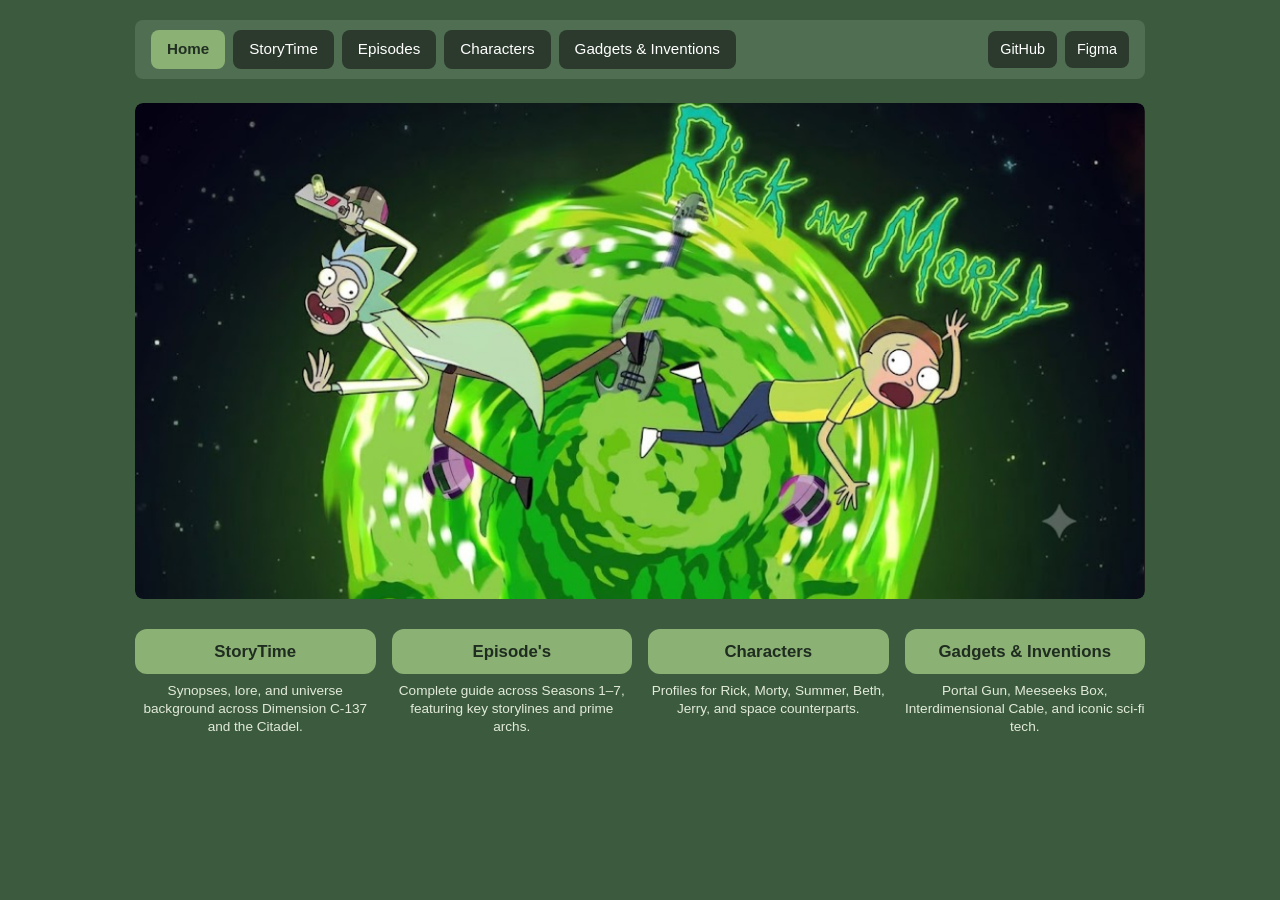
==== index.html @ a5abc337 "Complete Rick and Morty website" ====
<!DOCTYPE html>
<html lang="en">
<head>
  <meta charset="UTF-8">
  <meta name="viewport" content="width=device-width, initial-scale=1.0">
  <title>Rick and Morty - Multiverse Hub</title>
  <link rel="stylesheet" href="style.css">
</head>
<body>

  <div class="container">
    <header class="navbar">
      <nav class="nav-links">
        <a href="index.html" class="nav-btn active">Home</a>
        <a href="storytime.html" class="nav-btn">StoryTime</a>
        <a href="episodes.html" class="nav-btn">Episodes</a>
        <a href="characters.html" class="nav-btn">Characters</a>
        <a href="gadgets.html" class="nav-btn">Gadgets &amp; Inventions</a>
      </nav>
      <div class="external-links">
        <a href="https://github.com" target="_blank" rel="noopener" class="icon-btn">GitHub</a>
        <a href="https://figma.com" target="_blank" rel="noopener" class="icon-btn">Figma</a>
      </div>
    </header>

    <main class="hero-section">
      <div class="hero-image-container">
        <img src="images/rickAndMortyCover1.png" alt="Rick and Morty Cover" class="hero-img">
      </div>

      <section class="card-grid-4">
        <a href="storytime.html" class="card home-card">
          <h3>StoryTime</h3>
          <p>Synopses, lore, and universe background across Dimension C-137 and the Citadel.</p>
        </a>
        <a href="episodes.html" class="card home-card">
          <h3>Episode's</h3>
          <p>Complete guide across Seasons 1–7, featuring key storylines and prime archs.</p>
        </a>
        <a href="characters.html" class="card home-card">
          <h3>Characters</h3>
          <p>Profiles for Rick, Morty, Summer, Beth, Jerry, and space counterparts.</p>
        </a>
        <a href="gadgets.html" class="card home-card">
          <h3>Gadgets &amp; Inventions</h3>
          <p>Portal Gun, Meeseeks Box, Interdimensional Cable, and iconic sci-fi tech.</p>
        </a>
      </section>
    </main>
  </div>

</body>
</html>
---- style.css ----
* {
  box-sizing: border-box;
  margin: 0;
  padding: 0;
}

body {
  font-family: -apple-system, BlinkMacSystemFont, "Segoe UI", Roboto, Helvetica, Arial, sans-serif;
  background-color: #3b5a3e;
  color: #ffffff;
  line-height: 1.5;
  min-height: 100vh;
}

.container {
  max-width: 1050px;
  margin: 0 auto;
  padding: 20px;
}


.navbar {
  display: flex;
  justify-content: space-between;
  align-items: center;
  background-color: #4f6e52;
  padding: 10px 16px;
  border-radius: 8px;
  margin-bottom: 24px;
}

.nav-links {
  display: flex;
  gap: 8px;
}


.nav-btn {
  color: #ffffff;
  background-color: #2b3a2c; 
  text-decoration: none;
  padding: 8px 16px;
  border-radius: 8px;
  font-weight: 500;
  font-size: 0.95rem;
  transition: opacity 0.2s ease;
}

.nav-btn:hover {
  opacity: 0.85;
}

.nav-btn.active {
  color: #223023;
  background-color: #8bb174; 
  font-weight: 600;
}

.external-links {
  display: flex;
  gap: 8px;
}

.icon-btn {
  color: #ffffff;
  background-color: #2b3a2c;
  text-decoration: none;
  padding: 8px 12px;
  border-radius: 8px;
  font-size: 0.9rem;
}

.hero-section {
  display: flex;
  flex-direction: column;
  gap: 20px;
}

.page-title {
  font-size: 2.2rem;
  font-weight: 700;
  color: #ffffff;
  margin-bottom: 10px;
}

.hero-image-container {
  width: 100%;
  border-radius: 8px;
  overflow: hidden;
}

.hero-img {
  width: 100%;
  display: block;
  object-fit: cover;
  border-radius: 8px;
}

.card-grid-4 {
  display: grid;
  grid-template-columns: repeat(4, 1fr);
  gap: 16px;
  margin-top: 10px;
}

.card-grid-4 .card.home-card {
  background: transparent;
  text-align: center;
  text-decoration: none;
  padding: 0;
}

.card-grid-4 .card.home-card h3 {
  background-color: #8bb174;
  color: #1f2c20;
  padding: 10px 16px;
  border-radius: 12px;
  font-size: 1.05rem;
  font-weight: 600;
  margin-bottom: 8px;
  display: block;
}

.card-grid-4 .card.home-card p {
  color: #e2ebd9;
  font-size: 0.85rem;
  line-height: 1.3;
}

.story-container {
  display: flex;
  flex-direction: column;
  gap: 20px;
  max-width: 650px;
}

.episodes-layout {
  display: flex;
  gap: 30px;
  align-items: flex-start;
}

.episodes-list {
  display: flex;
  flex-direction: column;
  gap: 20px;
  flex: 1;
}

.side-banner-container {
  width: 340px;
  flex-shrink: 0;
}

.side-banner-img {
  width: 100%;
  border-radius: 12px;
  object-fit: cover;
}


.card {
  background-color: #8bb174;
  color: #ffffff;
  padding: 20px;
  border-radius: 16px;
  text-decoration: none;
}

.card h3 {
  color: #ffffff;
  font-size: 1.3rem;
  margin-bottom: 8px;
}

.card p {
  color: #f1f7ed;
  font-size: 0.95rem;
  line-height: 1.4;
}
*/
.card-grid-6 {
  display: grid;
  grid-template-columns: repeat(2, 1fr);
  gap: 20px;
}

.flex-card {
  display: flex;
  gap: 16px;
  align-items: stretch;
}

.card-content {
  background-color: #8bb174;
  padding: 18px;
  border-radius: 16px;
  flex: 1;
  display: flex;
  flex-direction: column;
  justify-content: center;
}

.card-content h3 {
  color: #ffffff;
  font-size: 1.2rem;
  margin-bottom: 6px;
}

.card-content p {
  color: #f1f7ed;
  font-size: 0.85rem;
  line-height: 1.4;
}

.card-img {
  width: 130px;
  height: 130px;
  object-fit: cover;
  border-radius: 16px;
  flex-shrink: 0;
}

@media (max-width: 850px) {
  .card-grid-6 {
    grid-template-columns: 1fr;
  }

  .card-grid-4 {
    grid-template-columns: repeat(2, 1fr);
  }

  .episodes-layout {
    flex-direction: column;
  }

  .side-banner-container {
    width: 100%;
  }
}
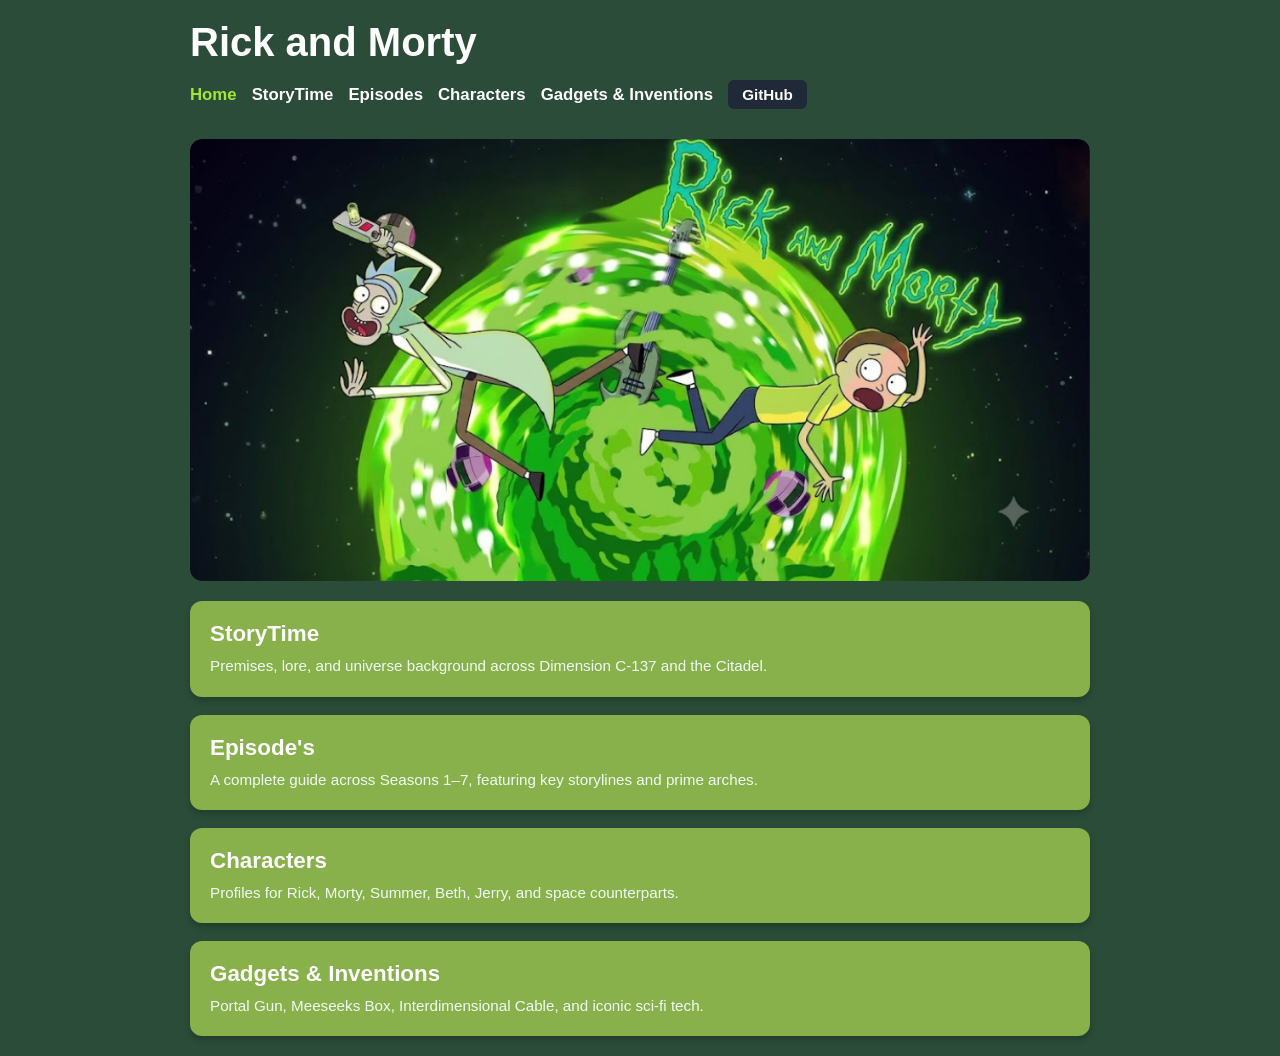
==== commit da6f7460: "Add Github profile link, homepage image carousel, and expandable lists" ====
--- a/index.html
+++ b/index.html
@@ -8,46 +8,63 @@
 </head>
 <body>
 
-  <div class="container">
-    <header class="navbar">
-      <nav class="nav-links">
-        <a href="index.html" class="nav-btn active">Home</a>
-        <a href="storytime.html" class="nav-btn">StoryTime</a>
-        <a href="episodes.html" class="nav-btn">Episodes</a>
-        <a href="characters.html" class="nav-btn">Characters</a>
-        <a href="gadgets.html" class="nav-btn">Gadgets &amp; Inventions</a>
-      </nav>
-      <div class="external-links">
-        <a href="https://github.com" target="_blank" rel="noopener" class="icon-btn">GitHub</a>
-        <a href="https://figma.com" target="_blank" rel="noopener" class="icon-btn">Figma</a>
-      </div>
-    </header>
+  <header>
+    <h1>Rick and Morty</h1>
+    <nav>
+      <a href="index.html" class="active">Home</a>
+      <a href="storytime.html">StoryTime</a>
+      <a href="episodes.html">Episodes</a>
+      <a href="characters.html">Characters</a>
+      <a href="gadgets.html">Gadgets &amp; Inventions</a>
+      <a href="https://github.com/LiyaCodeCraft" target="_blank" rel="noopener" class="icon-btn">GitHub</a>
+    </nav>
+  </header>
 
-    <main class="hero-section">
-      <div class="hero-image-container">
-        <img src="images/rickAndMortyCover1.png" alt="Rick and Morty Cover" class="hero-img">
-      </div>
+  <main class="main-container">
+    <!-- Hero Image Carousel -->
+    <div class="hero-container">
+      <img src="images/rickAndMortyCover1.png" alt="Rick and Morty Cover" class="hero-img" id="hero-carousel-img">
+    </div>
 
-      <section class="card-grid-4">
-        <a href="storytime.html" class="card home-card">
-          <h3>StoryTime</h3>
-          <p>Synopses, lore, and universe background across Dimension C-137 and the Citadel.</p>
-        </a>
-        <a href="episodes.html" class="card home-card">
-          <h3>Episode's</h3>
-          <p>Complete guide across Seasons 1–7, featuring key storylines and prime archs.</p>
-        </a>
-        <a href="characters.html" class="card home-card">
-          <h3>Characters</h3>
-          <p>Profiles for Rick, Morty, Summer, Beth, Jerry, and space counterparts.</p>
-        </a>
-        <a href="gadgets.html" class="card home-card">
-          <h3>Gadgets &amp; Inventions</h3>
-          <p>Portal Gun, Meeseeks Box, Interdimensional Cable, and iconic sci-fi tech.</p>
-        </a>
-      </section>
-    </main>
-  </div>
+    <!-- Home Page Feature Cards -->
+    <section class="home-cards">
+      <article class="card">
+        <h3>StoryTime</h3>
+        <p>Premises, lore, and universe background across Dimension C-137 and the Citadel.</p>
+      </article>
+
+      <article class="card">
+        <h3>Episode's</h3>
+        <p>A complete guide across Seasons 1–7, featuring key storylines and prime arches.</p>
+      </article>
+
+      <article class="card">
+        <h3>Characters</h3>
+        <p>Profiles for Rick, Morty, Summer, Beth, Jerry, and space counterparts.</p>
+      </article>
+
+      <article class="card">
+        <h3>Gadgets &amp; Inventions</h3>
+        <p>Portal Gun, Meeseeks Box, Interdimensional Cable, and iconic sci-fi tech.</p>
+      </article>
+    </section>
+  </main>
+
+  <script>
+    const heroImages = [
+      'images/rickAndMortyCover1.png',
+      'images/rickAndMortyCover2.png'
+    ];
+    let currentImgIndex = 0;
+    const carouselImg = document.getElementById('hero-carousel-img');
+
+    if (carouselImg) {
+      setInterval(() => {
+        currentImgIndex = (currentImgIndex + 1) % heroImages.length;
+        carouselImg.src = heroImages[currentImgIndex];
+      }, 4000);
+    }
+  </script>
 
 </body>
 </html>
--- a/style.css
+++ b/style.css
@@ -1,3 +1,4 @@
+/* --- Global Reset & Base Styles --- */
 * {
   box-sizing: border-box;
   margin: 0;
@@ -5,236 +6,176 @@
 }
 
 body {
-  font-family: -apple-system, BlinkMacSystemFont, "Segoe UI", Roboto, Helvetica, Arial, sans-serif;
-  background-color: #3b5a3e;
+  font-family: 'Segoe UI', Tahoma, Geneva, Verdana, sans-serif;
+  background-color: #2b4c38;
   color: #ffffff;
-  line-height: 1.5;
   min-height: 100vh;
-}
-
-.container {
-  max-width: 1050px;
-  margin: 0 auto;
   padding: 20px;
 }
 
+/* --- Header & Navigation --- */
+header {
+  max-width: 900px;
+  margin: 0 auto 30px auto;
+  display: flex;
+  flex-direction: column;
+  gap: 15px;
+}
 
-.navbar {
+header h1 {
+  font-size: 2.5rem;
+  color: #ffffff;
+}
+
+nav {
+  display: flex;
+  align-items: center;
+  gap: 15px;
+  flex-wrap: wrap;
+}
+
+/* Fix for visited/unvisited navbar link visibility */
+nav a, 
+nav a:visited {
+  color: #ffffff !important;
+  text-decoration: none;
+  font-weight: 600;
+  font-size: 1.05rem;
+  transition: color 0.2s ease;
+}
+
+nav a:hover,
+nav a.active {
+  color: #a3e635 !important; /* Bright portal green on hover and active page */
+}
+
+/* GitHub Navbar Button Styling */
+nav a.icon-btn,
+nav a.icon-btn:visited {
+  background-color: #1f2937;
+  color: #ffffff !important;
+  padding: 6px 14px;
+  border-radius: 6px;
+  font-size: 0.95rem;
+}
+
+nav a.icon-btn:hover {
+  background-color: #374151;
+  color: #a3e635 !important;
+}
+
+/* --- Layout Containers --- */
+main,
+.main-container {
+  max-width: 900px;
+  margin: 0 auto;
+  display: flex;
+  flex-direction: column;
+  gap: 20px;
+  width: 100%;
+}
+
+/* --- Cards & Feature Sections --- */
+.card,
+.flex-card {
+  background-color: #88b04b;
+  color: #ffffff;
+  border-radius: 12px;
+  padding: 20px;
+  width: 100%;
+  box-shadow: 0 4px 6px rgba(0, 0, 0, 0.2);
+}
+
+.home-cards,
+.episodes-list,
+.character-grid {
+  display: flex;
+  flex-direction: column;
+  gap: 18px;
+  width: 100%;
+}
+
+.flex-card {
   display: flex;
   justify-content: space-between;
   align-items: center;
-  background-color: #4f6e52;
-  padding: 10px 16px;
-  border-radius: 8px;
-  margin-bottom: 24px;
-}
-
-.nav-links {
-  display: flex;
-  gap: 8px;
-}
-
-
-.nav-btn {
-  color: #ffffff;
-  background-color: #2b3a2c; 
-  text-decoration: none;
-  padding: 8px 16px;
-  border-radius: 8px;
-  font-weight: 500;
-  font-size: 0.95rem;
-  transition: opacity 0.2s ease;
-}
-
-.nav-btn:hover {
-  opacity: 0.85;
-}
-
-.nav-btn.active {
-  color: #223023;
-  background-color: #8bb174; 
-  font-weight: 600;
-}
-
-.external-links {
-  display: flex;
-  gap: 8px;
-}
-
-.icon-btn {
-  color: #ffffff;
-  background-color: #2b3a2c;
-  text-decoration: none;
-  padding: 8px 12px;
-  border-radius: 8px;
-  font-size: 0.9rem;
-}
-
-.hero-section {
-  display: flex;
-  flex-direction: column;
   gap: 20px;
 }
 
-.page-title {
-  font-size: 2.2rem;
-  font-weight: 700;
-  color: #ffffff;
-  margin-bottom: 10px;
+.card-content {
+  flex: 1;
 }
 
-.hero-image-container {
+.card-content h3,
+.card h3 {
+  font-size: 1.4rem;
+  margin-bottom: 8px;
+  color: #ffffff;
+}
+
+.card-content p,
+.card p {
+  color: #f0fdf4;
+  font-size: 0.95rem;
+  line-height: 1.4;
+}
+
+.card-img {
+  width: 120px;
+  height: 120px;
+  object-fit: cover;
+  border-radius: 8px;
+  flex-shrink: 0;
+}
+
+/* --- Expandable Lists (<details>) Styling --- */
+details {
+  cursor: pointer;
   width: 100%;
-  border-radius: 8px;
+}
+
+details summary {
+  font-size: 1.2rem;
+  font-weight: bold;
+  outline: none;
+  list-style-type: '▶ ';
+}
+
+details[open] summary {
+  list-style-type: '▼ ';
+  margin-bottom: 12px;
+}
+
+.sub-item-list {
+  padding-left: 20px;
+  display: flex;
+  flex-direction: column;
+  gap: 8px;
+  font-size: 0.95rem;
+}
+
+.character-details {
+  margin-top: 15px;
+  padding-top: 10px;
+  border-top: 1px solid rgba(255, 255, 255, 0.4);
+}
+
+.character-details summary {
+  font-size: 1.05rem;
+}
+
+/* --- Hero Image & Carousel --- */
+.hero-container {
+  width: 100%;
+  border-radius: 12px;
   overflow: hidden;
 }
 
 .hero-img {
   width: 100%;
+  max-height: 450px;
+  object-fit: cover;
   display: block;
-  object-fit: cover;
-  border-radius: 8px;
-}
-
-.card-grid-4 {
-  display: grid;
-  grid-template-columns: repeat(4, 1fr);
-  gap: 16px;
-  margin-top: 10px;
-}
-
-.card-grid-4 .card.home-card {
-  background: transparent;
-  text-align: center;
-  text-decoration: none;
-  padding: 0;
-}
-
-.card-grid-4 .card.home-card h3 {
-  background-color: #8bb174;
-  color: #1f2c20;
-  padding: 10px 16px;
   border-radius: 12px;
-  font-size: 1.05rem;
-  font-weight: 600;
-  margin-bottom: 8px;
-  display: block;
-}
-
-.card-grid-4 .card.home-card p {
-  color: #e2ebd9;
-  font-size: 0.85rem;
-  line-height: 1.3;
-}
-
-.story-container {
-  display: flex;
-  flex-direction: column;
-  gap: 20px;
-  max-width: 650px;
-}
-
-.episodes-layout {
-  display: flex;
-  gap: 30px;
-  align-items: flex-start;
-}
-
-.episodes-list {
-  display: flex;
-  flex-direction: column;
-  gap: 20px;
-  flex: 1;
-}
-
-.side-banner-container {
-  width: 340px;
-  flex-shrink: 0;
-}
-
-.side-banner-img {
-  width: 100%;
-  border-radius: 12px;
-  object-fit: cover;
-}
-
-
-.card {
-  background-color: #8bb174;
-  color: #ffffff;
-  padding: 20px;
-  border-radius: 16px;
-  text-decoration: none;
-}
-
-.card h3 {
-  color: #ffffff;
-  font-size: 1.3rem;
-  margin-bottom: 8px;
-}
-
-.card p {
-  color: #f1f7ed;
-  font-size: 0.95rem;
-  line-height: 1.4;
-}
-*/
-.card-grid-6 {
-  display: grid;
-  grid-template-columns: repeat(2, 1fr);
-  gap: 20px;
-}
-
-.flex-card {
-  display: flex;
-  gap: 16px;
-  align-items: stretch;
-}
-
-.card-content {
-  background-color: #8bb174;
-  padding: 18px;
-  border-radius: 16px;
-  flex: 1;
-  display: flex;
-  flex-direction: column;
-  justify-content: center;
-}
-
-.card-content h3 {
-  color: #ffffff;
-  font-size: 1.2rem;
-  margin-bottom: 6px;
-}
-
-.card-content p {
-  color: #f1f7ed;
-  font-size: 0.85rem;
-  line-height: 1.4;
-}
-
-.card-img {
-  width: 130px;
-  height: 130px;
-  object-fit: cover;
-  border-radius: 16px;
-  flex-shrink: 0;
-}
-
-@media (max-width: 850px) {
-  .card-grid-6 {
-    grid-template-columns: 1fr;
-  }
-
-  .card-grid-4 {
-    grid-template-columns: repeat(2, 1fr);
-  }
-
-  .episodes-layout {
-    flex-direction: column;
-  }
-
-  .side-banner-container {
-    width: 100%;
-  }
+  transition: opacity 0.5s ease-in-out;
 }
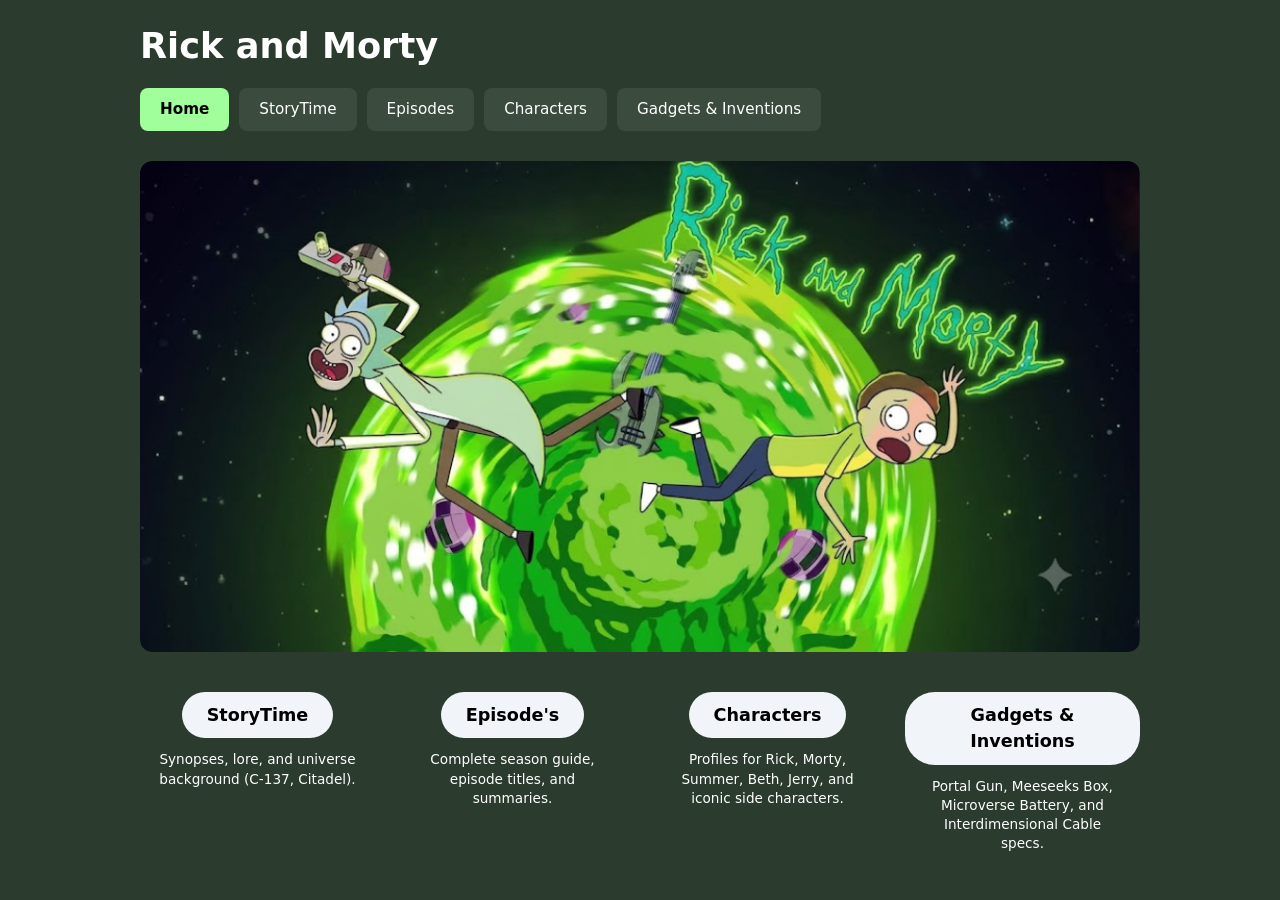
==== commit ec423561: "Add Github profile link, homepage image carousel, and expandable lists" ====
--- a/index.html
+++ b/index.html
@@ -1,70 +1,63 @@
 <!DOCTYPE html>
 <html lang="en">
 <head>
-  <meta charset="UTF-8">
-  <meta name="viewport" content="width=device-width, initial-scale=1.0">
-  <title>Rick and Morty - Multiverse Hub</title>
-  <link rel="stylesheet" href="style.css">
+    <meta charset="UTF-8">
+    <meta name="viewport" content="width=device-width, initial-scale=1.0">
+    <title>Rick and Morty - HomeHub</title>
+    <link rel="stylesheet" href="style.css">
 </head>
 <body>
 
-  <header>
-    <h1>Rick and Morty</h1>
-    <nav>
-      <a href="index.html" class="active">Home</a>
-      <a href="storytime.html">StoryTime</a>
-      <a href="episodes.html">Episodes</a>
-      <a href="characters.html">Characters</a>
-      <a href="gadgets.html">Gadgets &amp; Inventions</a>
-      <a href="https://github.com/LiyaCodeCraft" target="_blank" rel="noopener" class="icon-btn">GitHub</a>
-    </nav>
-  </header>
+    <header>
+        <h1>Rick and Morty</h1>
+        <nav>
+            <a href="index.html" class="nav-button active">Home</a>
+            <a href="storytime.html" class="nav-button">StoryTime</a>
+            <a href="episodes.html" class="nav-button">Episodes</a>
+            <a href="characters.html" class="nav-button">Characters</a>
+            <a href="gadgets.html" class="nav-button">Gadgets &amp; Inventions</a>
+        </nav>
+    </header>
 
-  <main class="main-container">
-    <!-- Hero Image Carousel -->
-    <div class="hero-container">
-      <img src="images/rickAndMortyCover1.png" alt="Rick and Morty Cover" class="hero-img" id="hero-carousel-img">
-    </div>
+    <main class="content-wrapper">
+        <div class="hero-image-container">
+            <img src="images/rickAndMortyCover1.png" alt="Rick and Morty Cover" class="cover-image" id="carouselImage">
+        </div>
 
-    <!-- Home Page Feature Cards -->
-    <section class="home-cards">
-      <article class="card">
-        <h3>StoryTime</h3>
-        <p>Premises, lore, and universe background across Dimension C-137 and the Citadel.</p>
-      </article>
+        <!-- The Four Homepage Columns from Design (image_6.png) -->
+        <section class="homepage-features">
+            <article class="homepage-feature-item">
+                <h2>StoryTime</h2>
+                <p>Synopses, lore, and universe background (C-137, Citadel).</p>
+            </article>
 
-      <article class="card">
-        <h3>Episode's</h3>
-        <p>A complete guide across Seasons 1–7, featuring key storylines and prime arches.</p>
-      </article>
+            <article class="homepage-feature-item">
+                <h2>Episode's</h2>
+                <p>Complete season guide, episode titles, and summaries.</p>
+            </article>
 
-      <article class="card">
-        <h3>Characters</h3>
-        <p>Profiles for Rick, Morty, Summer, Beth, Jerry, and space counterparts.</p>
-      </article>
+            <article class="homepage-feature-item">
+                <h2>Characters</h2>
+                <p>Profiles for Rick, Morty, Summer, Beth, Jerry, and iconic side characters.</p>
+            </article>
 
-      <article class="card">
-        <h3>Gadgets &amp; Inventions</h3>
-        <p>Portal Gun, Meeseeks Box, Interdimensional Cable, and iconic sci-fi tech.</p>
-      </article>
-    </section>
-  </main>
+            <article class="homepage-feature-item">
+                <h2>Gadgets &amp; Inventions</h2>
+                <p>Portal Gun, Meeseeks Box, Microverse Battery, and Interdimensional Cable specs.</p>
+            </article>
+        </section>
+    </main>
 
-  <script>
-    const heroImages = [
-      'images/rickAndMortyCover1.png',
-      'images/rickAndMortyCover2.png'
-    ];
-    let currentImgIndex = 0;
-    const carouselImg = document.getElementById('hero-carousel-img');
+    <script>
+        const images = ['images/rickAndMortyCover1.png', 'images/rickAndMortyCover2.png'];
+        let currentIndex = 0;
+        const imgElement = document.getElementById('carouselImage');
 
-    if (carouselImg) {
-      setInterval(() => {
-        currentImgIndex = (currentImgIndex + 1) % heroImages.length;
-        carouselImg.src = heroImages[currentImgIndex];
-      }, 4000);
-    }
-  </script>
+        setInterval(() => {
+            currentIndex = (currentIndex + 1) % images.length;
+            imgElement.src = images[currentIndex];
+        }, 3000);
+    </script>
 
 </body>
 </html>
--- a/style.css
+++ b/style.css
@@ -1,181 +1,147 @@
-/* --- Global Reset & Base Styles --- */
+/* --- Core Reset and Base Style --- */
 * {
-  box-sizing: border-box;
-  margin: 0;
-  padding: 0;
+    margin: 0;
+    padding: 0;
+    box-sizing: border-box;
 }
 
 body {
-  font-family: 'Segoe UI', Tahoma, Geneva, Verdana, sans-serif;
-  background-color: #2b4c38;
-  color: #ffffff;
-  min-height: 100vh;
-  padding: 20px;
+    background-color: #2b3b2e; /* The overall dark background from the Figma screenshot */
+    color: #ffffff;
+    font-family: 'Inter', system-ui, -apple-system, sans-serif;
+    padding: 20px;
+    line-height: 1.5;
 }
 
-/* --- Header & Navigation --- */
+/* --- Content Containment and Header --- */
+.content-wrapper {
+    max-width: 1000px;
+    margin: 0 auto;
+}
+
 header {
-  max-width: 900px;
-  margin: 0 auto 30px auto;
-  display: flex;
-  flex-direction: column;
-  gap: 15px;
+    max-width: 1000px;
+    margin: 0 auto 30px auto;
 }
 
 header h1 {
-  font-size: 2.5rem;
-  color: #ffffff;
+    font-size: 2.2rem;
+    color: #ffffff;
+    font-weight: 700;
 }
 
+/* --- Design Mandatory: The Navbar Design --- */
 nav {
-  display: flex;
-  align-items: center;
-  gap: 15px;
-  flex-wrap: wrap;
+    margin-top: 15px;
+    display: flex;
+    gap: 10px;
 }
 
-/* Fix for visited/unvisited navbar link visibility */
-nav a, 
-nav a:visited {
-  color: #ffffff !important;
-  text-decoration: none;
-  font-weight: 600;
-  font-size: 1.05rem;
-  transition: color 0.2s ease;
+.nav-button {
+    text-decoration: none;
+    color: #ffffff;
+    font-size: 0.95rem;
+    font-weight: 500;
+    
+    /* Mandatory Pill Button Design from design images */
+    background-color: #3b4b3e; /* Darker green box from design */
+    padding: 10px 20px;
+    border-radius: 8px; /* Design uses rounded corners for the 'pills' */
+    
+    transition: background-color 0.2s ease, color 0.2s ease;
 }
 
-nav a:hover,
-nav a.active {
-  color: #a3e635 !important; /* Bright portal green on hover and active page */
+.nav-button:hover {
+    background-color: #a0ff9b; /* Slight highlight on hover */
+    color: #000000;
 }
 
-/* GitHub Navbar Button Styling */
-nav a.icon-btn,
-nav a.icon-btn:visited {
-  background-color: #1f2937;
-  color: #ffffff !important;
-  padding: 6px 14px;
-  border-radius: 6px;
-  font-size: 0.95rem;
+/* Mandatory Active Link style (Design Uses Lime Green for active) */
+.nav-button.active {
+    background-color: #a0ff9b; /* Bright lime green from design image */
+    color: #000000;
+    font-weight: 600;
 }
 
-nav a.icon-btn:hover {
-  background-color: #374151;
-  color: #a3e635 !important;
+/* --- PAGE TITLES --- */
+.page-title {
+    font-size: 2rem;
+    color: #ffffff;
+    margin-bottom: 30px;
+    font-weight: 700;
 }
 
-/* --- Layout Containers --- */
-main,
-.main-container {
-  max-width: 900px;
-  margin: 0 auto;
-  display: flex;
-  flex-direction: column;
-  gap: 20px;
-  width: 100%;
+/* --- HOMEPAGE SPECIFIC LAYOUT (image_6.png) --- */
+.hero-image-container {
+    width: 100%;
+    border-radius: 12px;
+    overflow: hidden;
+    margin-bottom: 40px;
 }
 
-/* --- Cards & Feature Sections --- */
-.card,
-.flex-card {
-  background-color: #88b04b;
-  color: #ffffff;
-  border-radius: 12px;
-  padding: 20px;
-  width: 100%;
-  box-shadow: 0 4px 6px rgba(0, 0, 0, 0.2);
+.cover-image {
+    width: 100%;
+    height: auto;
+    display: block;
+    border-radius: 12px;
 }
 
-.home-cards,
-.episodes-list,
-.character-grid {
-  display: flex;
-  flex-direction: column;
-  gap: 18px;
-  width: 100%;
+/* Design uses 4 columns side-by-side for the features */
+.homepage-features {
+    display: grid;
+    grid-template-columns: repeat(4, 1fr);
+    gap: 20px;
+    width: 100%;
+    margin-top: 20px;
 }
 
-.flex-card {
-  display: flex;
-  justify-content: space-between;
-  align-items: center;
-  gap: 20px;
+.homepage-feature-item {
+    text-align: center;
 }
 
-.card-content {
-  flex: 1;
+/* The small light greyish pill backgrounds from image_6.png */
+.homepage-feature-item h2 {
+    background-color: #f1f5f9; 
+    color: #000000;
+    display: inline-block;
+    padding: 10px 25px;
+    border-radius: 30px; /* Fully rounded 'capsule' headings */
+    font-size: 1.1rem;
+    font-weight: 600;
+    margin-bottom: 12px;
 }
 
-.card-content h3,
-.card h3 {
-  font-size: 1.4rem;
-  margin-bottom: 8px;
-  color: #ffffff;
+.homepage-feature-item p {
+    color: #ffffff;
+    font-size: 0.85rem;
+    line-height: 1.4;
+    max-width: 200px;
+    margin: 0 auto;
 }
 
-.card-content p,
-.card p {
-  color: #f0fdf4;
-  font-size: 0.95rem;
-  line-height: 1.4;
+/* --- STORYTIME AND SUBPAGE GENERAL STYLING (image_7.png) --- */
+
+.text-content-grid {
+    display: grid;
+    grid-template-columns: 1fr;
+    gap: 25px;
 }
 
-.card-img {
-  width: 120px;
-  height: 120px;
-  object-fit: cover;
-  border-radius: 8px;
-  flex-shrink: 0;
+/* Mandatory Light Sage Green Text Box Design from image_7.png */
+.large-text-box {
+    background-color: #d1e8d4; /* The light sage green from design image */
+    color: #000000;
+    padding: 25px;
+    border-radius: 12px; /* Mandatory rounding from design */
 }
 
-/* --- Expandable Lists (<details>) Styling --- */
-details {
-  cursor: pointer;
-  width: 100%;
+.large-text-box p {
+    color: #000000;
+    font-size: 1rem;
+    line-height: 1.6;
 }
 
-details summary {
-  font-size: 1.2rem;
-  font-weight: bold;
-  outline: none;
-  list-style-type: '▶ ';
-}
-
-details[open] summary {
-  list-style-type: '▼ ';
-  margin-bottom: 12px;
-}
-
-.sub-item-list {
-  padding-left: 20px;
-  display: flex;
-  flex-direction: column;
-  gap: 8px;
-  font-size: 0.95rem;
-}
-
-.character-details {
-  margin-top: 15px;
-  padding-top: 10px;
-  border-top: 1px solid rgba(255, 255, 255, 0.4);
-}
-
-.character-details summary {
-  font-size: 1.05rem;
-}
-
-/* --- Hero Image & Carousel --- */
-.hero-container {
-  width: 100%;
-  border-radius: 12px;
-  overflow: hidden;
-}
-
-.hero-img {
-  width: 100%;
-  max-height: 450px;
-  object-fit: cover;
-  display: block;
-  border-radius: 12px;
-  transition: opacity 0.5s ease-in-out;
+.large-text-box strong {
+    font-weight: 700;
+    font-size: 1.1rem;
 }
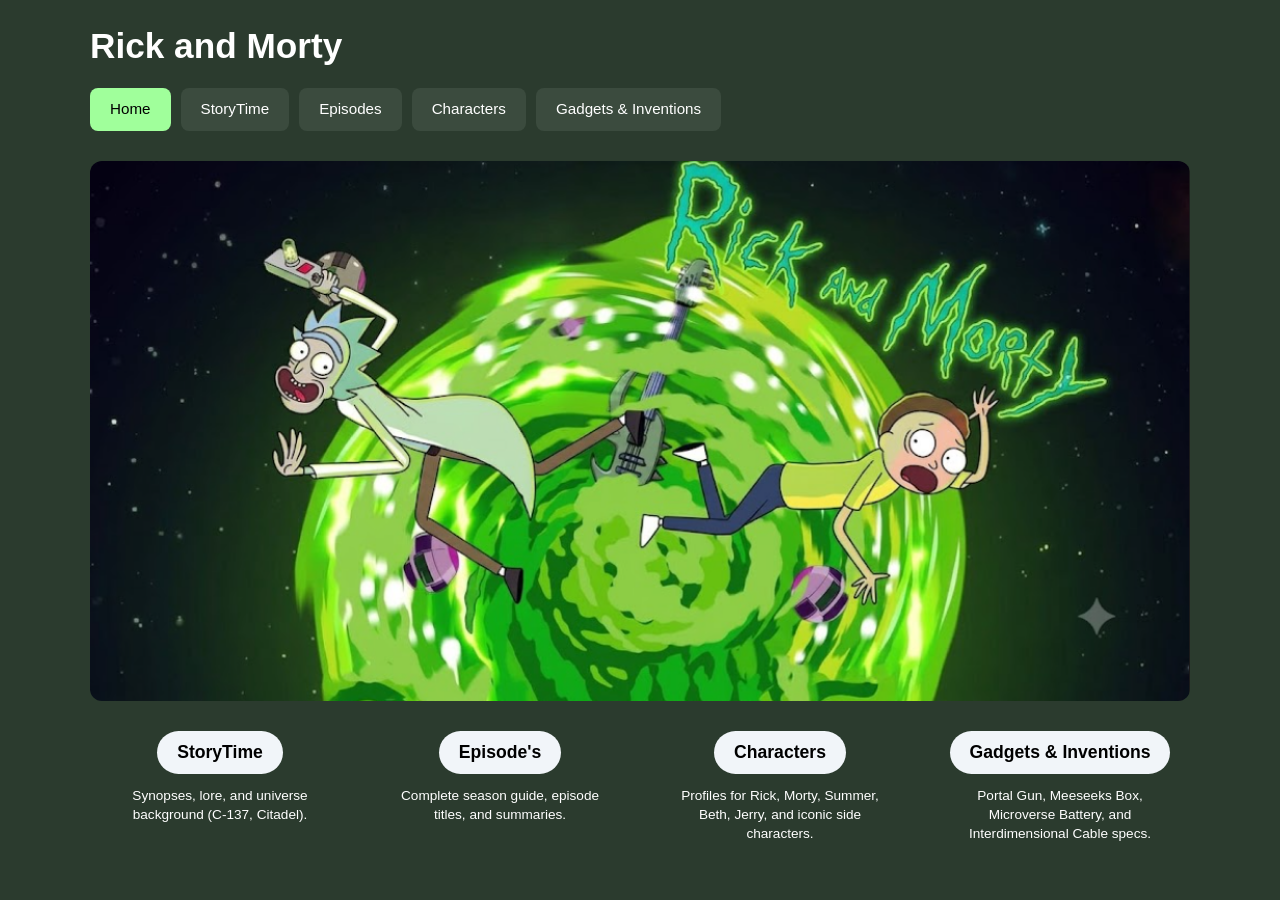
==== commit 2189b038: "Add Github profile link, homepage image carousel, and expandable lists" ====
--- a/index.html
+++ b/index.html
@@ -1,63 +1,66 @@
 <!DOCTYPE html>
 <html lang="en">
 <head>
-    <meta charset="UTF-8">
-    <meta name="viewport" content="width=device-width, initial-scale=1.0">
-    <title>Rick and Morty - HomeHub</title>
-    <link rel="stylesheet" href="style.css">
+  <meta charset="UTF-8">
+  <meta name="viewport" content="width=device-width, initial-scale=1.0">
+  <title>Rick and Morty - HomeHub</title>
+  <link rel="stylesheet" href="style.css">
 </head>
 <body>
 
+  <div class="page-container">
     <header>
-        <h1>Rick and Morty</h1>
-        <nav>
-            <a href="index.html" class="nav-button active">Home</a>
-            <a href="storytime.html" class="nav-button">StoryTime</a>
-            <a href="episodes.html" class="nav-button">Episodes</a>
-            <a href="characters.html" class="nav-button">Characters</a>
-            <a href="gadgets.html" class="nav-button">Gadgets &amp; Inventions</a>
-        </nav>
+      <h1>Rick and Morty</h1>
+      <nav>
+        <a href="index.html" class="nav-pill-btn active">Home</a>
+        <a href="storytime.html" class="nav-pill-btn">StoryTime</a>
+        <a href="episodes.html" class="nav-pill-btn">Episodes</a>
+        <a href="characters.html" class="nav-pill-btn">Characters</a>
+        <a href="gadgets.html" class="nav-pill-btn">Gadgets &amp; Inventions</a>
+      </nav>
     </header>
 
-    <main class="content-wrapper">
-        <div class="hero-image-container">
-            <img src="images/rickAndMortyCover1.png" alt="Rick and Morty Cover" class="cover-image" id="carouselImage">
-        </div>
+    <main>
+      <!-- Hero Image Carousel -->
+      <div class="hero-container">
+        <img src="images/rickAndMortyCover1.png" alt="Rick and Morty Cover" class="homepage-hero-img" id="heroCarousel">
+      </div>
 
-        <!-- The Four Homepage Columns from Design (image_6.png) -->
-        <section class="homepage-features">
-            <article class="homepage-feature-item">
-                <h2>StoryTime</h2>
-                <p>Synopses, lore, and universe background (C-137, Citadel).</p>
-            </article>
+      <!-- Mandarin: Four Homepage Columns Side-by-Side (Matching Design image_6.png) -->
+      <section class="homepage-columns-layout">
+        <article class="homepage-column-item">
+          <h2>StoryTime</h2>
+          <p>Synopses, lore, and universe background (C-137, Citadel).</p>
+        </article>
 
-            <article class="homepage-feature-item">
-                <h2>Episode's</h2>
-                <p>Complete season guide, episode titles, and summaries.</p>
-            </article>
+        <article class="homepage-column-item">
+          <h2>Episode's</h2>
+          <p>Complete season guide, episode titles, and summaries.</p>
+        </article>
 
-            <article class="homepage-feature-item">
-                <h2>Characters</h2>
-                <p>Profiles for Rick, Morty, Summer, Beth, Jerry, and iconic side characters.</p>
-            </article>
+        <article class="homepage-column-item">
+          <h2>Characters</h2>
+          <p>Profiles for Rick, Morty, Summer, Beth, Jerry, and iconic side characters.</p>
+        </article>
 
-            <article class="homepage-feature-item">
-                <h2>Gadgets &amp; Inventions</h2>
-                <p>Portal Gun, Meeseeks Box, Microverse Battery, and Interdimensional Cable specs.</p>
-            </article>
-        </section>
+        <article class="homepage-column-item">
+          <h2>Gadgets &amp; Inventions</h2>
+          <p>Portal Gun, Meeseeks Box, Microverse Battery, and Interdimensional Cable specs.</p>
+        </article>
+      </section>
     </main>
+  </div>
 
-    <script>
-        const images = ['images/rickAndMortyCover1.png', 'images/rickAndMortyCover2.png'];
-        let currentIndex = 0;
-        const imgElement = document.getElementById('carouselImage');
+  <script>
+    const images = ['images/rickAndMortyCover1.png', 'images/rickAndMortyCover2.png'];
+    let currentIndex = 0;
+    const imgElement = document.getElementById('heroCarousel');
 
-        setInterval(() => {
-            currentIndex = (currentIndex + 1) % images.length;
-            imgElement.src = images[currentIndex];
-        }, 3000);
-    </script>
+    setInterval(() => {
+      currentIndex = (currentIndex + 1) % images.length;
+      imgElement.src = images[currentIndex];
+    }, 3000);
+  </script>
 
 </body>
 </html>
--- a/style.css
+++ b/style.css
@@ -1,147 +1,210 @@
-/* --- Core Reset and Base Style --- */
+/* --- Root Styles & Global Reset --- */
+:root {
+  --bg-dark-olive: #2b3b2e;      /* The main background from Figma images */
+  --btn-dark-olive: #3b4b3e;     /* Inactive navbar buttons */
+  --highlight-lime: #a0ff9b;     /* Active navbar and hover highlights */
+  --content-box-sage: #d1e8d4;   /* Main content boxes from design */
+  --homepage-pill: #f1f5f9;      /* Headings on the homepage column design */
+  --text-primary: #ffffff;       /* Main light text */
+  --text-dark: #000000;          /* Dark text for content boxes */
+}
+
 * {
-    margin: 0;
-    padding: 0;
-    box-sizing: border-box;
+  box-sizing: border-box;
+  margin: 0;
+  padding: 0;
 }
 
 body {
-    background-color: #2b3b2e; /* The overall dark background from the Figma screenshot */
-    color: #ffffff;
-    font-family: 'Inter', system-ui, -apple-system, sans-serif;
-    padding: 20px;
-    line-height: 1.5;
-}
-
-/* --- Content Containment and Header --- */
-.content-wrapper {
-    max-width: 1000px;
-    margin: 0 auto;
+  font-family: 'Segoe UI', Tahoma, Geneva, Verdana, sans-serif;
+  background-color: var(--bg-dark-olive);
+  color: var(--text-primary);
+  min-height: 100vh;
+  padding: 20px;
+  line-height: 1.5;
+}
+
+/* --- Container & Header (Mandatory Design) --- */
+.page-container {
+  max-width: 1100px;
+  margin: 0 auto;
 }
 
 header {
-    max-width: 1000px;
-    margin: 0 auto 30px auto;
+  margin-bottom: 30px;
 }
 
 header h1 {
-    font-size: 2.2rem;
-    color: #ffffff;
-    font-weight: 700;
-}
-
-/* --- Design Mandatory: The Navbar Design --- */
+  font-size: 2.2rem;
+  color: var(--text-primary);
+  margin-bottom: 15px;
+}
+
 nav {
-    margin-top: 15px;
-    display: flex;
-    gap: 10px;
-}
-
-.nav-button {
-    text-decoration: none;
-    color: #ffffff;
-    font-size: 0.95rem;
-    font-weight: 500;
-    
-    /* Mandatory Pill Button Design from design images */
-    background-color: #3b4b3e; /* Darker green box from design */
-    padding: 10px 20px;
-    border-radius: 8px; /* Design uses rounded corners for the 'pills' */
-    
-    transition: background-color 0.2s ease, color 0.2s ease;
-}
-
-.nav-button:hover {
-    background-color: #a0ff9b; /* Slight highlight on hover */
-    color: #000000;
-}
-
-/* Mandatory Active Link style (Design Uses Lime Green for active) */
-.nav-button.active {
-    background-color: #a0ff9b; /* Bright lime green from design image */
-    color: #000000;
-    font-weight: 600;
-}
-
-/* --- PAGE TITLES --- */
+  display: flex;
+  gap: 10px;
+}
+
+/* Pill Button Design from design images */
+.nav-pill-btn {
+  text-decoration: none;
+  color: var(--text-primary);
+  background-color: var(--btn-dark-olive);
+  padding: 10px 20px;
+  border-radius: 8px; /* Slightly rounded pill corners */
+  font-weight: 500;
+  font-size: 0.95rem;
+  transition: background-color 0.2s ease, color 0.2s ease;
+}
+
+.nav-pill-btn:hover {
+  background-color: var(--highlight-lime);
+  color: var(--text-dark);
+}
+
+/* Mandatory Active Link style (Lime Green) from Design */
+.nav-pill-btn.active {
+  background-color: var(--highlight-lime);
+  color: var(--text-dark);
+}
+
+/* --- Main Layout Wrapper --- */
+main {
+  width: 100%;
+}
+
 .page-title {
-    font-size: 2rem;
-    color: #ffffff;
-    margin-bottom: 30px;
-    font-weight: 700;
-}
-
-/* --- HOMEPAGE SPECIFIC LAYOUT (image_6.png) --- */
-.hero-image-container {
-    width: 100%;
-    border-radius: 12px;
-    overflow: hidden;
-    margin-bottom: 40px;
-}
-
-.cover-image {
-    width: 100%;
-    height: auto;
-    display: block;
-    border-radius: 12px;
-}
-
-/* Design uses 4 columns side-by-side for the features */
-.homepage-features {
-    display: grid;
-    grid-template-columns: repeat(4, 1fr);
-    gap: 20px;
-    width: 100%;
-    margin-top: 20px;
-}
-
-.homepage-feature-item {
-    text-align: center;
-}
-
-/* The small light greyish pill backgrounds from image_6.png */
-.homepage-feature-item h2 {
-    background-color: #f1f5f9; 
-    color: #000000;
-    display: inline-block;
-    padding: 10px 25px;
-    border-radius: 30px; /* Fully rounded 'capsule' headings */
-    font-size: 1.1rem;
-    font-weight: 600;
-    margin-bottom: 12px;
-}
-
-.homepage-feature-item p {
-    color: #ffffff;
-    font-size: 0.85rem;
-    line-height: 1.4;
-    max-width: 200px;
-    margin: 0 auto;
-}
-
-/* --- STORYTIME AND SUBPAGE GENERAL STYLING (image_7.png) --- */
-
-.text-content-grid {
-    display: grid;
-    grid-template-columns: 1fr;
-    gap: 25px;
-}
-
-/* Mandatory Light Sage Green Text Box Design from image_7.png */
-.large-text-box {
-    background-color: #d1e8d4; /* The light sage green from design image */
-    color: #000000;
-    padding: 25px;
-    border-radius: 12px; /* Mandatory rounding from design */
-}
-
-.large-text-box p {
-    color: #000000;
-    font-size: 1rem;
-    line-height: 1.6;
-}
-
-.large-text-box strong {
-    font-weight: 700;
-    font-size: 1.1rem;
+  font-size: 2rem;
+  margin-bottom: 30px;
+  color: var(--text-primary);
+}
+
+/* --- LIGHT SAGE CONTENT BOXES (Subpages like StoryTime) --- */
+.content-box-Sage {
+  background-color: var(--content-box-sage);
+  color: var(--text-dark);
+  padding: 25px;
+  border-radius: 12px;
+  margin-bottom: 25px;
+  display: flex;
+  flex-direction: column;
+  gap: 10px;
+}
+
+.content-box-Sage strong {
+  font-size: 1.1rem;
+}
+
+/* --- HOMEPAGE LAYOUT (Matching image_6.png) --- */
+
+/* Hero Image Carousel */
+.homepage-hero-img {
+  width: 100%;
+  border-radius: 12px;
+  display: block;
+  margin-bottom: 30px;
+  object-fit: cover;
+  transition: opacity 0.5s ease-in-out;
+}
+
+/* Mandala: 4 Columns Side-by-Side */
+.homepage-columns-layout {
+  display: grid;
+  grid-template-columns: repeat(4, 1fr);
+  gap: 20px;
+  width: 100%;
+}
+
+.homepage-column-item {
+  text-align: center;
+}
+
+/* Headings in light pill capsule from design */
+.homepage-column-item h2 {
+  background-color: var(--homepage-pill);
+  color: var(--text-dark);
+  display: inline-block;
+  padding: 8px 20px;
+  border-radius: 30px;
+  font-size: 1.1rem;
+  font-weight: 600;
+  margin-bottom: 12px;
+}
+
+.homepage-column-item p {
+  color: var(--text-primary);
+  font-size: 0.85rem;
+  line-height: 1.4;
+  max-width: 200px;
+  margin: 0 auto;
+}
+
+/* --- EPISODES LAYOUT (Matching image_8.png) --- */
+
+/* Mandatory Split View (Text boxes on left, art on right) */
+.episodes-split-view {
+  display: grid;
+  grid-template-columns: 1fr 1fr; /* Two equal columns */
+  gap: 30px;
+  align-items: start;
+}
+
+.episodes-listing-stack {
+  display: flex;
+  flex-direction: column;
+  gap: 20px;
+}
+
+/* Extra summary detail styles for episodes */
+.summary-meta-line {
+  font-size: 0.9rem;
+  font-weight: 500;
+}
+
+.episode-detail-text {
+  font-size: 0.85rem;
+  line-height: 1.4;
+}
+
+.episodes-key-art {
+  width: 100%;
+  border-radius: 12px;
+  object-fit: cover;
+}
+
+/* --- CHARACTERS LAYOUT (Matching image_9.png) --- */
+
+/* Mandatory grid layout for characters */
+.characters-grid-view {
+  display: grid;
+  grid-template-columns: repeat(3, 1fr); /* 3 Characters across */
+  gap: 25px;
+}
+
+.char-card-design {
+  background-color: var(--content-box-sage);
+  color: var(--text-dark);
+  border-radius: 12px;
+  display: flex;
+  align-items: center;
+  padding: 15px;
+  gap: 15px;
+}
+
+.char-card-design img {
+  width: 80px;
+  height: 80px;
+  border-radius: 8px;
+  object-fit: cover;
+  flex-shrink: 0;
+}
+
+.char-text-box h3 {
+  font-size: 1.1rem;
+  margin-bottom: 5px;
+}
+
+.char-text-box p {
+  font-size: 0.85rem;
+  line-height: 1.3;
 }
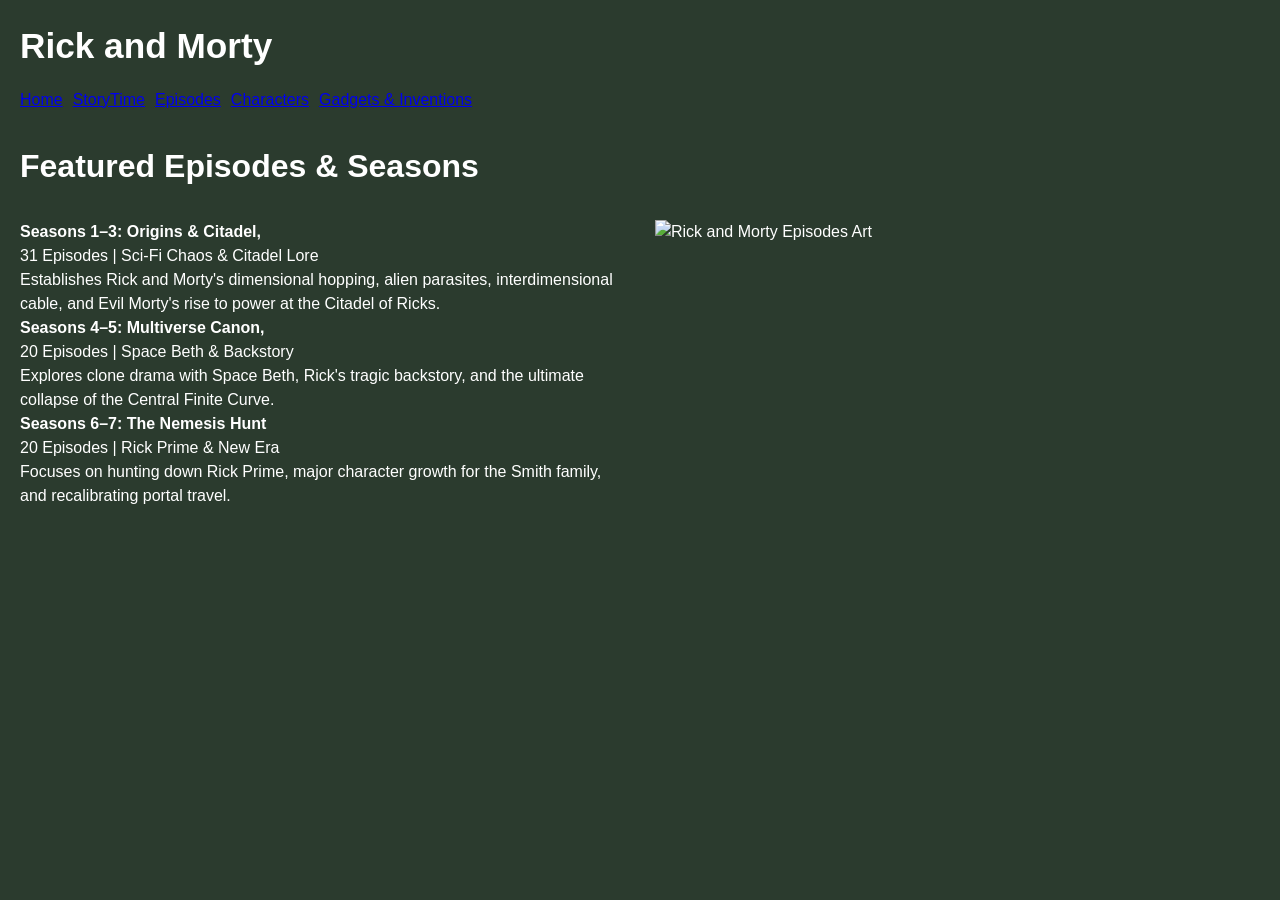
==== commit c2619894: "Add Github profile link, homepage image carousel, and expandable lists" ====
--- a/index.html
+++ b/index.html
@@ -1,66 +1,56 @@
 <!DOCTYPE html>
 <html lang="en">
 <head>
-  <meta charset="UTF-8">
-  <meta name="viewport" content="width=device-width, initial-scale=1.0">
-  <title>Rick and Morty - HomeHub</title>
-  <link rel="stylesheet" href="style.css">
+    <meta charset="UTF-8">
+    <meta name="viewport" content="width=device-width, initial-scale=1.0">
+    <title>Rick and Morty - Episodes</title>
+    <link rel="stylesheet" href="style.css">
 </head>
 <body>
 
-  <div class="page-container">
     <header>
-      <h1>Rick and Morty</h1>
-      <nav>
-        <a href="index.html" class="nav-pill-btn active">Home</a>
-        <a href="storytime.html" class="nav-pill-btn">StoryTime</a>
-        <a href="episodes.html" class="nav-pill-btn">Episodes</a>
-        <a href="characters.html" class="nav-pill-btn">Characters</a>
-        <a href="gadgets.html" class="nav-pill-btn">Gadgets &amp; Inventions</a>
-      </nav>
+        <h1>Rick and Morty</h1>
+        <nav>
+            <a href="index.html" class="nav-button">Home</a>
+            <a href="storytime.html" class="nav-button">StoryTime</a>
+            <a href="episodes.html" class="nav-button active">Episodes</a>
+            <a href="characters.html" class="nav-button">Characters</a>
+            <a href="gadgets.html" class="nav-button">Gadgets &amp; Inventions</a>
+        </nav>
     </header>
 
-    <main>
-      <!-- Hero Image Carousel -->
-      <div class="hero-container">
-        <img src="images/rickAndMortyCover1.png" alt="Rick and Morty Cover" class="homepage-hero-img" id="heroCarousel">
-      </div>
+    <main class="content-wrapper">
+        <h2 class="page-title">Featured Episodes &amp; Seasons</h2>
 
-      <!-- Mandarin: Four Homepage Columns Side-by-Side (Matching Design image_6.png) -->
-      <section class="homepage-columns-layout">
-        <article class="homepage-column-item">
-          <h2>StoryTime</h2>
-          <p>Synopses, lore, and universe background (C-137, Citadel).</p>
-        </article>
+        <!-- Design Mandatory: 2-Column layout with Season Art (image_8.png) -->
+        <section class="episodes-split-view">
+            <!-- ADDED THIS WRAPPER -->
+            <div class="episodes-list-grid">
+                <div class="large-text-box">
+                    <p><strong>Seasons 1–3: Origins &amp; Citadel,</strong></p>
+                    <p class="episode-summary-details">31 Episodes | Sci-Fi Chaos &amp; Citadel Lore<br>
+                    Establishes Rick and Morty's dimensional hopping, alien parasites, interdimensional cable, and Evil Morty's rise to power at the Citadel of Ricks.</p>
+                </div>
 
-        <article class="homepage-column-item">
-          <h2>Episode's</h2>
-          <p>Complete season guide, episode titles, and summaries.</p>
-        </article>
+                <div class="large-text-box">
+                    <p><strong>Seasons 4–5: Multiverse Canon,</strong></p>
+                    <p class="episode-summary-details">20 Episodes | Space Beth &amp; Backstory<br>
+                    Explores clone drama with Space Beth, Rick's tragic backstory, and the ultimate collapse of the Central Finite Curve.</p>
+                </div>
 
-        <article class="homepage-column-item">
-          <h2>Characters</h2>
-          <p>Profiles for Rick, Morty, Summer, Beth, Jerry, and iconic side characters.</p>
-        </article>
-
-        <article class="homepage-column-item">
-          <h2>Gadgets &amp; Inventions</h2>
-          <p>Portal Gun, Meeseeks Box, Microverse Battery, and Interdimensional Cable specs.</p>
-        </article>
-      </section>
+                <div class="large-text-box">
+                    <p><strong>Seasons 6–7: The Nemesis Hunt</strong></p>
+                    <p class="episode-summary-details">20 Episodes | Rick Prime &amp; New Era<br>
+                    Focuses on hunting down Rick Prime, major character growth for the Smith family, and recalibrating portal travel.</p>
+                </div>
+            </div>
+            <!-- // -->
+            
+            <div class="episode-art-container">
+                <img src="images/episodesKeyArt.png" alt="Rick and Morty Episodes Art" class="episode-art">
+            </div>
+        </section>
     </main>
-  </div>
-
-  <script>
-    const images = ['images/rickAndMortyCover1.png', 'images/rickAndMortyCover2.png'];
-    let currentIndex = 0;
-    const imgElement = document.getElementById('heroCarousel');
-
-    setInterval(() => {
-      currentIndex = (currentIndex + 1) % images.length;
-      imgElement.src = images[currentIndex];
-    }, 3000);
-  </script>
 
 </body>
 </html>
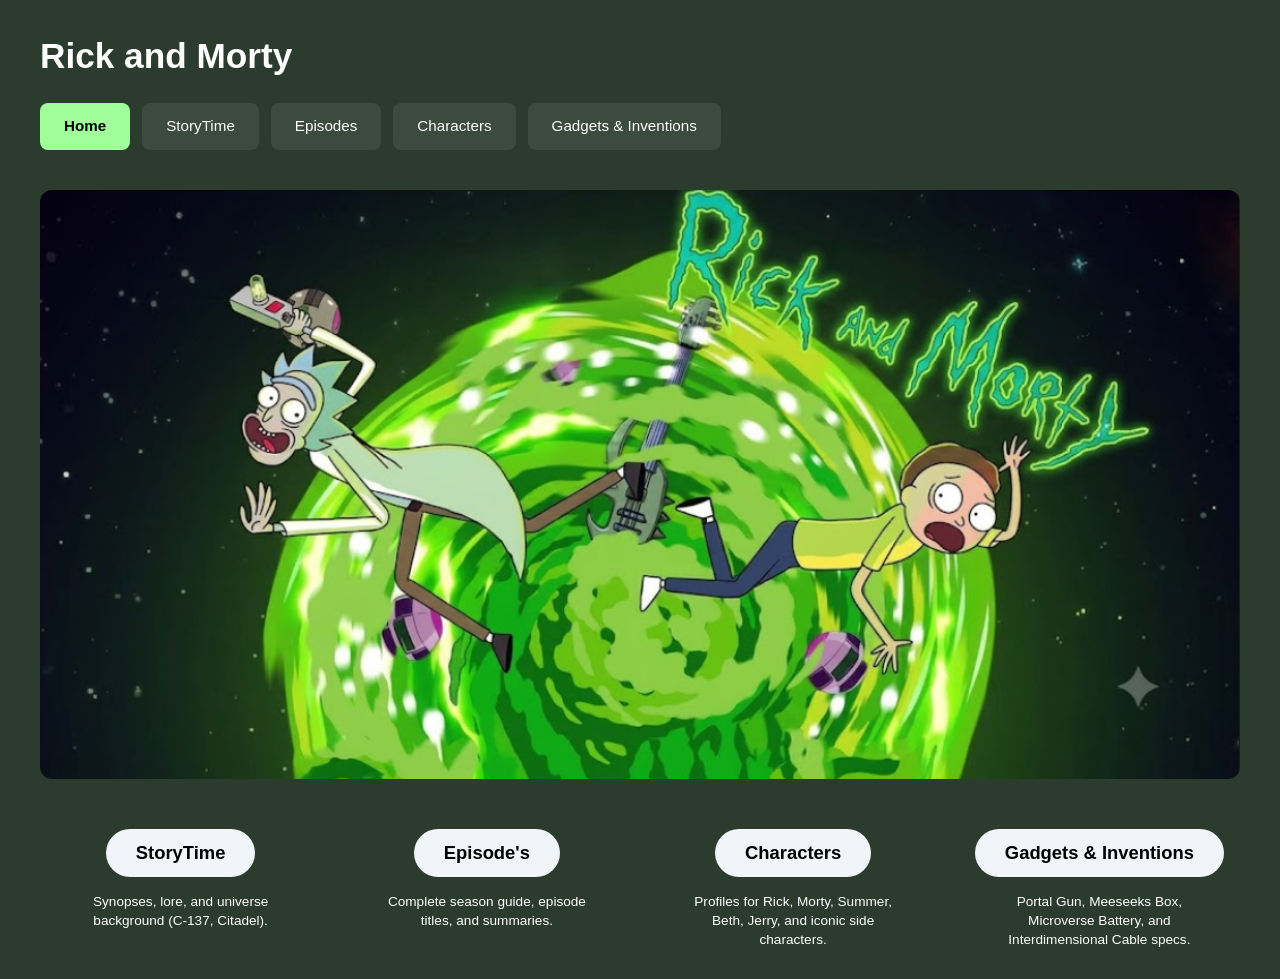
==== commit 4a6a5995: "Add Github profile link, homepage image carousel, and expandable lists" ====
--- a/index.html
+++ b/index.html
@@ -1,56 +1,67 @@
 <!DOCTYPE html>
 <html lang="en">
 <head>
-    <meta charset="UTF-8">
-    <meta name="viewport" content="width=device-width, initial-scale=1.0">
-    <title>Rick and Morty - Episodes</title>
-    <link rel="stylesheet" href="style.css">
+  <meta charset="UTF-8">
+  <meta name="viewport" content="width=device-width, initial-scale=1.0">
+  <title>Rick and Morty - Multiverse Hub</title>
+  <link rel="stylesheet" href="style.css">
 </head>
 <body>
 
+  <div class="page-container">
     <header>
-        <h1>Rick and Morty</h1>
-        <nav>
-            <a href="index.html" class="nav-button">Home</a>
-            <a href="storytime.html" class="nav-button">StoryTime</a>
-            <a href="episodes.html" class="nav-button active">Episodes</a>
-            <a href="characters.html" class="nav-button">Characters</a>
-            <a href="gadgets.html" class="nav-button">Gadgets &amp; Inventions</a>
-        </nav>
+      <h1>Rick and Morty</h1>
+      <nav>
+        <a href="index.html" class="nav-pill-btn active">Home</a>
+        <a href="storytime.html" class="nav-pill-btn">StoryTime</a>
+        <a href="episodes.html" class="nav-pill-btn">Episodes</a>
+        <a href="characters.html" class="nav-pill-btn">Characters</a>
+        <a href="gadgets.html" class="nav-pill-btn">Gadgets &amp; Inventions</a>
+      </nav>
     </header>
 
-    <main class="content-wrapper">
-        <h2 class="page-title">Featured Episodes &amp; Seasons</h2>
+    <main>
+      <!-- Hero Image (Matching cover from design image_6.png) -->
+      <div class="hero-image-frame">
+        <img src="images/rickAndMortyCover1.png" alt="Rick and Morty Cover" class="homepage-hero-img" id="heroImage">
+      </div>
 
-        <!-- Design Mandatory: 2-Column layout with Season Art (image_8.png) -->
-        <section class="episodes-split-view">
-            <!-- ADDED THIS WRAPPER -->
-            <div class="episodes-list-grid">
-                <div class="large-text-box">
-                    <p><strong>Seasons 1–3: Origins &amp; Citadel,</strong></p>
-                    <p class="episode-summary-details">31 Episodes | Sci-Fi Chaos &amp; Citadel Lore<br>
-                    Establishes Rick and Morty's dimensional hopping, alien parasites, interdimensional cable, and Evil Morty's rise to power at the Citadel of Ricks.</p>
-                </div>
+      <!-- Mandatory 4-Column Feature Grid from Design (image_6.png) -->
+      <section class="homepage-features-grid">
+        <article class="homepage-feature-item">
+          <h2>StoryTime</h2>
+          <p>Synopses, lore, and universe background (C-137, Citadel).</p>
+        </article>
 
-                <div class="large-text-box">
-                    <p><strong>Seasons 4–5: Multiverse Canon,</strong></p>
-                    <p class="episode-summary-details">20 Episodes | Space Beth &amp; Backstory<br>
-                    Explores clone drama with Space Beth, Rick's tragic backstory, and the ultimate collapse of the Central Finite Curve.</p>
-                </div>
+        <article class="homepage-feature-item">
+          <h2>Episode's</h2>
+          <p>Complete season guide, episode titles, and summaries.</p>
+        </article>
 
-                <div class="large-text-box">
-                    <p><strong>Seasons 6–7: The Nemesis Hunt</strong></p>
-                    <p class="episode-summary-details">20 Episodes | Rick Prime &amp; New Era<br>
-                    Focuses on hunting down Rick Prime, major character growth for the Smith family, and recalibrating portal travel.</p>
-                </div>
-            </div>
-            <!-- // -->
-            
-            <div class="episode-art-container">
-                <img src="images/episodesKeyArt.png" alt="Rick and Morty Episodes Art" class="episode-art">
-            </div>
-        </section>
+        <article class="homepage-feature-item">
+          <h2>Characters</h2>
+          <p>Profiles for Rick, Morty, Summer, Beth, Jerry, and iconic side characters.</p>
+        </article>
+
+        <article class="homepage-feature-item">
+          <h2>Gadgets &amp; Inventions</h2>
+          <p>Portal Gun, Meeseeks Box, Microverse Battery, and Interdimensional Cable specs.</p>
+        </article>
+      </section>
     </main>
+  </div>
+
+  <script>
+    // Keep it functional: Carousel logic to swap hero images every 4 seconds
+    const images = ['images/rickAndMortyCover1.png', 'images/rickAndMortyCover2.png'];
+    let currentIndex = 0;
+    const heroImage = document.getElementById('heroImage');
+
+    setInterval(() => {
+      currentIndex = (currentIndex + 1) % images.length;
+      heroImage.src = images[currentIndex];
+    }, 4000);
+  </script>
 
 </body>
 </html>
--- a/style.css
+++ b/style.css
@@ -1,12 +1,12 @@
-/* --- Root Styles & Global Reset --- */
+/* --- Root Styles & Design Reset --- */
 :root {
-  --bg-dark-olive: #2b3b2e;      /* The main background from Figma images */
-  --btn-dark-olive: #3b4b3e;     /* Inactive navbar buttons */
+  --bg-dark-olive: #2b3b2e;      /* Figma overall background */
+  --btn-dark-olive: #3b4b3e;     /* Inactive/default navbar buttons */
   --highlight-lime: #a0ff9b;     /* Active navbar and hover highlights */
-  --content-box-sage: #d1e8d4;   /* Main content boxes from design */
-  --homepage-pill: #f1f5f9;      /* Headings on the homepage column design */
-  --text-primary: #ffffff;       /* Main light text */
-  --text-dark: #000000;          /* Dark text for content boxes */
+  --content-box-sage: #d1e8d4;   /* Light sage green content blocks */
+  --homepage-capsule: #f1f5f9;   /* Homepage heading capsule bg */
+  --text-primary: #ffffff;       /* Light text */
+  --text-dark: #000000;          /* Dark text inside content boxes */
 }
 
 * {
@@ -20,38 +20,39 @@
   background-color: var(--bg-dark-olive);
   color: var(--text-primary);
   min-height: 100vh;
-  padding: 20px;
+  padding: 30px; /* Spacing from design image */
   line-height: 1.5;
 }
 
-/* --- Container & Header (Mandatory Design) --- */
+/* --- Fixed Container & Header Design --- */
 .page-container {
-  max-width: 1100px;
+  max-width: 1200px; /* Adjust based on image scale, try 1200 */
   margin: 0 auto;
 }
 
 header {
-  margin-bottom: 30px;
+  margin-bottom: 40px;
 }
 
 header h1 {
   font-size: 2.2rem;
   color: var(--text-primary);
-  margin-bottom: 15px;
+  margin-bottom: 20px;
+  font-weight: 700;
 }
 
 nav {
   display: flex;
-  gap: 10px;
-}
-
-/* Pill Button Design from design images */
+  gap: 12px; /* Spacing between buttons in design */
+}
+
+/* MANDATORY: The Pill Navbar Button Design */
 .nav-pill-btn {
   text-decoration: none;
   color: var(--text-primary);
   background-color: var(--btn-dark-olive);
-  padding: 10px 20px;
-  border-radius: 8px; /* Slightly rounded pill corners */
+  padding: 12px 24px;
+  border-radius: 8px; /* Slightly rounded corners from image */
   font-weight: 500;
   font-size: 0.95rem;
   transition: background-color 0.2s ease, color 0.2s ease;
@@ -62,108 +63,114 @@
   color: var(--text-dark);
 }
 
-/* Mandatory Active Link style (Lime Green) from Design */
+/* Mandatory Active/Current Page Link (Lime Green) */
 .nav-pill-btn.active {
   background-color: var(--highlight-lime);
   color: var(--text-dark);
-}
-
-/* --- Main Layout Wrapper --- */
+  font-weight: 600;
+}
+
+/* --- Layout Wrappers --- */
 main {
   width: 100%;
 }
 
 .page-title {
   font-size: 2rem;
+  margin-bottom: 40px;
+  color: var(--text-primary);
+  font-weight: 700;
+}
+
+/* --- LIGHT SAGE CONTENT BOXES (Story, Episodes, Characters) --- */
+.content-box-sage {
+  background-color: var(--content-box-sage);
+  color: var(--text-dark);
+  padding: 30px; /* Spacing from image_7.png and image_8.png */
+  border-radius: 12px;
   margin-bottom: 30px;
-  color: var(--text-primary);
-}
-
-/* --- LIGHT SAGE CONTENT BOXES (Subpages like StoryTime) --- */
-.content-box-Sage {
-  background-color: var(--content-box-sage);
-  color: var(--text-dark);
-  padding: 25px;
-  border-radius: 12px;
-  margin-bottom: 25px;
   display: flex;
   flex-direction: column;
   gap: 10px;
 }
 
-.content-box-Sage strong {
-  font-size: 1.1rem;
-}
-
-/* --- HOMEPAGE LAYOUT (Matching image_6.png) --- */
-
-/* Hero Image Carousel */
+.content-box-sage strong {
+  font-size: 1.15rem;
+  font-weight: 700;
+}
+
+/* --- HOMEPAGE LAYOUT (Replicating image_6.png) --- */
+
 .homepage-hero-img {
   width: 100%;
   border-radius: 12px;
   display: block;
-  margin-bottom: 30px;
+  margin-bottom: 50px; /* Large space from image_6.png */
   object-fit: cover;
-  transition: opacity 0.5s ease-in-out;
-}
-
-/* Mandala: 4 Columns Side-by-Side */
-.homepage-columns-layout {
+}
+
+/* Design Mandatory: 4-Column Split layout for the features */
+.homepage-features-grid {
   display: grid;
   grid-template-columns: repeat(4, 1fr);
-  gap: 20px;
-  width: 100%;
-}
-
-.homepage-column-item {
+  gap: 25px;
+  width: 100%;
+}
+
+.homepage-feature-item {
   text-align: center;
 }
 
-/* Headings in light pill capsule from design */
-.homepage-column-item h2 {
-  background-color: var(--homepage-pill);
+/* Mandantory Capsule Headings from image_6.png */
+.homepage-feature-item h2 {
+  background-color: var(--homepage-capsule);
   color: var(--text-dark);
   display: inline-block;
-  padding: 8px 20px;
-  border-radius: 30px;
-  font-size: 1.1rem;
+  padding: 10px 30px;
+  border-radius: 30px; /* Fully rounded 'capsule' */
+  font-size: 1.15rem;
   font-weight: 600;
-  margin-bottom: 12px;
-}
-
-.homepage-column-item p {
+  margin-bottom: 15px;
+}
+
+.homepage-feature-item p {
   color: var(--text-primary);
   font-size: 0.85rem;
   line-height: 1.4;
-  max-width: 200px;
+  max-width: 220px;
   margin: 0 auto;
 }
 
-/* --- EPISODES LAYOUT (Matching image_8.png) --- */
-
-/* Mandatory Split View (Text boxes on left, art on right) */
+/* --- EPISODES LAYOUT (Replicating image_8.png) --- */
+
+/* Mandatory Split View (Text blocks left, season art right) */
 .episodes-split-view {
   display: grid;
   grid-template-columns: 1fr 1fr; /* Two equal columns */
+  gap: 40px;
+  align-items: start;
+}
+
+.episodes-stack {
+  display: flex;
+  flex-direction: column;
   gap: 30px;
-  align-items: start;
-}
-
-.episodes-listing-stack {
-  display: flex;
-  flex-direction: column;
-  gap: 20px;
-}
-
-/* Extra summary detail styles for episodes */
+}
+
+/* Detail text styles for episode meta */
 .summary-meta-line {
+  font-size: 0.95rem;
+  font-weight: 500;
+  color: #1f2937; /* Slightly darker than text-dark */
+}
+
+.episode-detail-text {
   font-size: 0.9rem;
-  font-weight: 500;
-}
-
-.episode-detail-text {
-  font-size: 0.85rem;
-  line-height: 1.4;
+  line-height: 1.5;
+}
+
+.episodes-key-art-container {
+  width: 100%;
 }
 
 .episodes-key-art {
@@ -172,13 +179,13 @@
   object-fit: cover;
 }
 
-/* --- CHARACTERS LAYOUT (Matching image_9.png) --- */
-
-/* Mandatory grid layout for characters */
-.characters-grid-view {
+/* --- CHARACTERS LAYOUT (Replicating image_9.png) --- */
+
+/* Mandatory grid for characters */
+.characters-grid {
   display: grid;
-  grid-template-columns: repeat(3, 1fr); /* 3 Characters across */
-  gap: 25px;
+  grid-template-columns: repeat(3, 1fr); /* 3 characters across from design */
+  gap: 30px;
 }
 
 .char-card-design {
@@ -187,24 +194,30 @@
   border-radius: 12px;
   display: flex;
   align-items: center;
-  padding: 15px;
-  gap: 15px;
+  padding: 20px;
+  gap: 20px;
 }
 
 .char-card-design img {
-  width: 80px;
-  height: 80px;
+  width: 90px; /* Precise scaling from image_9.png */
+  height: 90px;
   border-radius: 8px;
   object-fit: cover;
   flex-shrink: 0;
 }
 
+.char-text-box {
+  display: flex;
+  flex-direction: column;
+  gap: 5px;
+}
+
 .char-text-box h3 {
-  font-size: 1.1rem;
-  margin-bottom: 5px;
+  font-size: 1.2rem;
+  font-weight: 700;
 }
 
 .char-text-box p {
-  font-size: 0.85rem;
-  line-height: 1.3;
+  font-size: 0.9rem;
+  line-height: 1.4;
 }
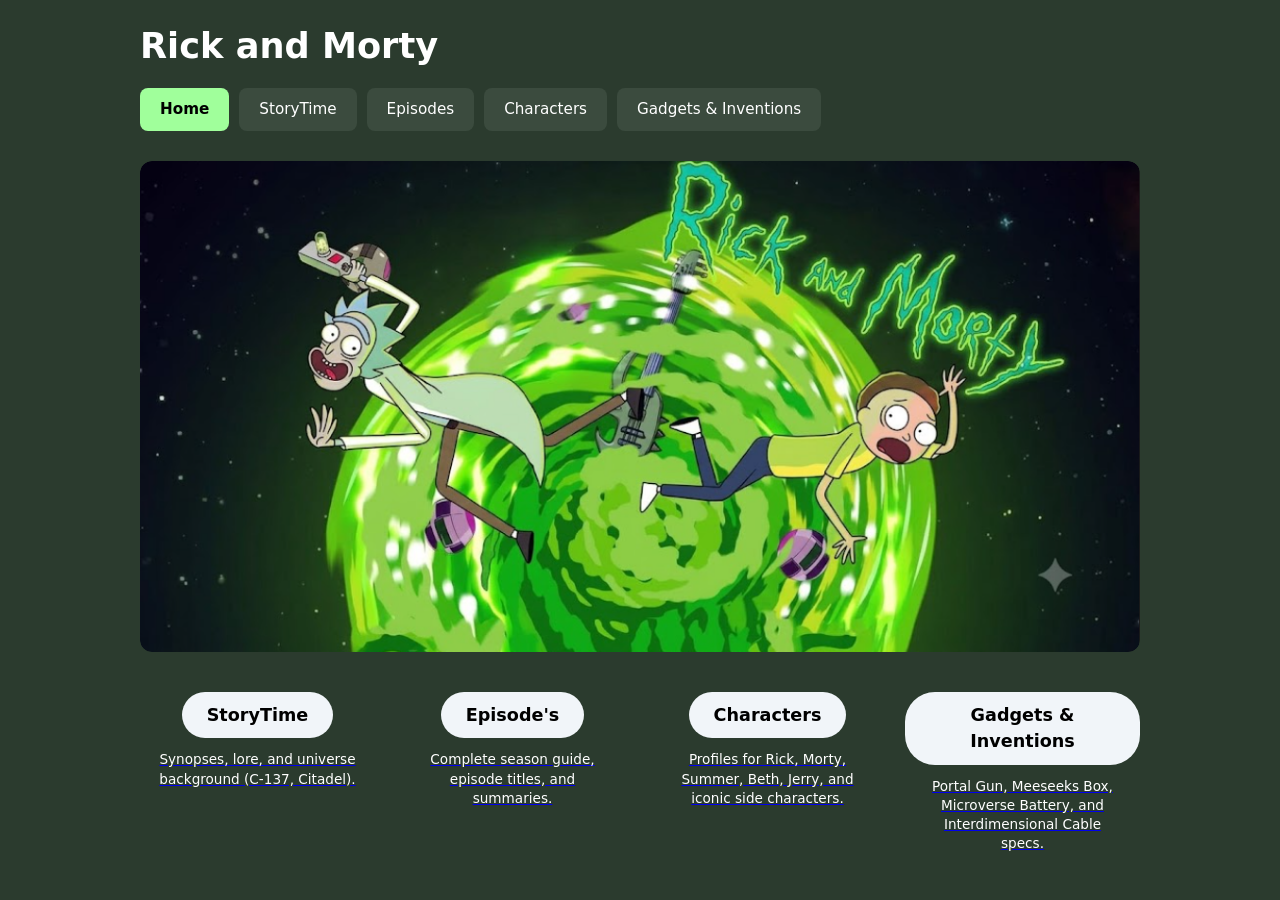
==== commit 1f540497: "Add Github profile link, homepage image carousel, and expandable lists" ====
--- a/index.html
+++ b/index.html
@@ -1,67 +1,75 @@
 <!DOCTYPE html>
 <html lang="en">
 <head>
-  <meta charset="UTF-8">
-  <meta name="viewport" content="width=device-width, initial-scale=1.0">
-  <title>Rick and Morty - Multiverse Hub</title>
-  <link rel="stylesheet" href="style.css">
+    <meta charset="UTF-8">
+    <meta name="viewport" content="width=device-width, initial-scale=1.0">
+    <title>Rick and Morty - HomeHub</title>
+    <link rel="stylesheet" href="style.css">
 </head>
 <body>
 
-  <div class="page-container">
-    <header>
-      <h1>Rick and Morty</h1>
-      <nav>
-        <a href="index.html" class="nav-pill-btn active">Home</a>
-        <a href="storytime.html" class="nav-pill-btn">StoryTime</a>
-        <a href="episodes.html" class="nav-pill-btn">Episodes</a>
-        <a href="characters.html" class="nav-pill-btn">Characters</a>
-        <a href="gadgets.html" class="nav-pill-btn">Gadgets &amp; Inventions</a>
-      </nav>
-    </header>
+    <div class="page-container">
+        <header>
+            <h1>Rick and Morty</h1>
+            <nav>
+                <a href="index.html" class="nav-button active">Home</a>
+                <a href="storytime.html" class="nav-button">StoryTime</a>
+                <a href="episodes.html" class="nav-button">Episodes</a>
+                <a href="characters.html" class="nav-button">Characters</a>
+                <a href="gadgets.html" class="nav-button">Gadgets &amp; Inventions</a>
+            </nav>
+        </header>
 
-    <main>
-      <!-- Hero Image (Matching cover from design image_6.png) -->
-      <div class="hero-image-frame">
-        <img src="images/rickAndMortyCover1.png" alt="Rick and Morty Cover" class="homepage-hero-img" id="heroImage">
-      </div>
+        <main class="content-wrapper">
+            <div class="hero-image-container">
+                <img src="images/rickAndMortyCover1.png" alt="Rick and Morty Cover" class="cover-image" id="carouselImage">
+            </div>
 
-      <!-- Mandatory 4-Column Feature Grid from Design (image_6.png) -->
-      <section class="homepage-features-grid">
-        <article class="homepage-feature-item">
-          <h2>StoryTime</h2>
-          <p>Synopses, lore, and universe background (C-137, Citadel).</p>
-        </article>
+            <!-- Mandarin: Four Homepage Columns Side-by-Side (image_6.png layout) -->
+            <section class="homepage-features">
+                <!-- NOW FUNCTIONAL LINKS -->
+                <a href="storytime.html" class="homepage-feature-item-link">
+                    <article class="homepage-feature-item">
+                        <h2>StoryTime</h2>
+                        <p>Synopses, lore, and universe background (C-137, Citadel).</p>
+                    </article>
+                </a>
 
-        <article class="homepage-feature-item">
-          <h2>Episode's</h2>
-          <p>Complete season guide, episode titles, and summaries.</p>
-        </article>
+                <a href="episodes.html" class="homepage-feature-item-link">
+                    <article class="homepage-feature-item">
+                        <h2>Episode's</h2>
+                        <p>Complete season guide, episode titles, and summaries.</p>
+                    </article>
+                </a>
 
-        <article class="homepage-feature-item">
-          <h2>Characters</h2>
-          <p>Profiles for Rick, Morty, Summer, Beth, Jerry, and iconic side characters.</p>
-        </article>
+                <a href="characters.html" class="homepage-feature-item-link">
+                    <article class="homepage-feature-item">
+                        <h2>Characters</h2>
+                        <p>Profiles for Rick, Morty, Summer, Beth, Jerry, and iconic side characters.</p>
+                    </article>
+                </a>
 
-        <article class="homepage-feature-item">
-          <h2>Gadgets &amp; Inventions</h2>
-          <p>Portal Gun, Meeseeks Box, Microverse Battery, and Interdimensional Cable specs.</p>
-        </article>
-      </section>
-    </main>
-  </div>
+                <a href="gadgets.html" class="homepage-feature-item-link">
+                    <article class="homepage-feature-item">
+                        <h2>Gadgets &amp; Inventions</h2>
+                        <p>Portal Gun, Meeseeks Box, Microverse Battery, and Interdimensional Cable specs.</p>
+                    </article>
+                </a>
+            </section>
+        </main>
+    </div>
 
-  <script>
-    // Keep it functional: Carousel logic to swap hero images every 4 seconds
-    const images = ['images/rickAndMortyCover1.png', 'images/rickAndMortyCover2.png'];
-    let currentIndex = 0;
-    const heroImage = document.getElementById('heroImage');
+    <script>
+        // Keep the existing carousel script functional
+        const images = ['images/rickAndMortyCover1.png', 'images/rickAndMortyCover2.png'];
+        let currentIndex = 0;
+        const imgElement = document.getElementById('carouselImage');
 
-    setInterval(() => {
-      currentIndex = (currentIndex + 1) % images.length;
-      heroImage.src = images[currentIndex];
-    }, 4000);
-  </script>
+        setInterval(() => {
+            currentIndex = (currentIndex + 1) % images.length;
+            imgElement.src = images[currentIndex];
+        }, 3000);
+    </script>
 
 </body>
 </html>
--- a/style.css
+++ b/style.css
@@ -1,223 +1,230 @@
-/* --- Root Styles & Design Reset --- */
-:root {
-  --bg-dark-olive: #2b3b2e;      /* Figma overall background */
-  --btn-dark-olive: #3b4b3e;     /* Inactive/default navbar buttons */
-  --highlight-lime: #a0ff9b;     /* Active navbar and hover highlights */
-  --content-box-sage: #d1e8d4;   /* Light sage green content blocks */
-  --homepage-capsule: #f1f5f9;   /* Homepage heading capsule bg */
-  --text-primary: #ffffff;       /* Light text */
-  --text-dark: #000000;          /* Dark text inside content boxes */
-}
-
+/* --- Core Reset & Base Styles --- */
 * {
-  box-sizing: border-box;
-  margin: 0;
-  padding: 0;
+    box-sizing: border-box;
+    margin: 0;
+    padding: 0;
 }
 
 body {
-  font-family: 'Segoe UI', Tahoma, Geneva, Verdana, sans-serif;
-  background-color: var(--bg-dark-olive);
-  color: var(--text-primary);
-  min-height: 100vh;
-  padding: 30px; /* Spacing from design image */
-  line-height: 1.5;
-}
-
-/* --- Fixed Container & Header Design --- */
+    background-color: #2b3b2e; /* The overall dark olive background from Figma images */
+    color: #ffffff;
+    font-family: 'Inter', system-ui, -apple-system, sans-serif;
+    padding: 20px;
+    line-height: 1.5;
+}
+
+/* --- Fixed Container & Header Layout --- */
 .page-container {
-  max-width: 1200px; /* Adjust based on image scale, try 1200 */
-  margin: 0 auto;
+    max-width: 1000px;
+    margin: 0 auto;
 }
 
 header {
-  margin-bottom: 40px;
+    max-width: 1000px;
+    margin: 0 auto 30px auto;
 }
 
 header h1 {
-  font-size: 2.2rem;
-  color: var(--text-primary);
-  margin-bottom: 20px;
-  font-weight: 700;
-}
-
+    font-size: 2.2rem;
+    color: #ffffff;
+    font-weight: 700;
+}
+
+/* --- Mandatory Design: The Navbar Style (Image_10.png) --- */
 nav {
-  display: flex;
-  gap: 12px; /* Spacing between buttons in design */
-}
-
-/* MANDATORY: The Pill Navbar Button Design */
-.nav-pill-btn {
-  text-decoration: none;
-  color: var(--text-primary);
-  background-color: var(--btn-dark-olive);
-  padding: 12px 24px;
-  border-radius: 8px; /* Slightly rounded corners from image */
-  font-weight: 500;
-  font-size: 0.95rem;
-  transition: background-color 0.2s ease, color 0.2s ease;
-}
-
-.nav-pill-btn:hover {
-  background-color: var(--highlight-lime);
-  color: var(--text-dark);
-}
-
-/* Mandatory Active/Current Page Link (Lime Green) */
-.nav-pill-btn.active {
-  background-color: var(--highlight-lime);
-  color: var(--text-dark);
-  font-weight: 600;
-}
-
-/* --- Layout Wrappers --- */
-main {
-  width: 100%;
-}
-
+    margin-top: 15px;
+    display: flex;
+    gap: 10px;
+}
+
+.nav-button {
+    text-decoration: none;
+    color: #ffffff;
+    font-size: 0.95rem;
+    font-weight: 500;
+    
+    /* MANDATORY PILL BUTTON DESIGN */
+    background-color: #3b4b3e; /* Darker green box from design */
+    padding: 10px 20px;
+    border-radius: 8px; /* Slightly rounded pill corners from design */
+    
+    transition: background-color 0.2s ease, color 0.2s ease;
+}
+
+.nav-button:hover {
+    background-color: #a0ff9b; /* Slight portal highlight on hover */
+    color: #000000;
+}
+
+/* Mandatory Active Link style (Design uses Lime Green for active) */
+.nav-button.active {
+    background-color: #a0ff9b; /* Bright lime green active state */
+    color: #000000;
+    font-weight: 600;
+}
+
+/* --- Common Content Wrapper --- */
+.content-wrapper {
+    width: 100%;
+}
+
+/* --- PAGE TITLES --- */
 .page-title {
-  font-size: 2rem;
-  margin-bottom: 40px;
-  color: var(--text-primary);
-  font-weight: 700;
-}
-
-/* --- LIGHT SAGE CONTENT BOXES (Story, Episodes, Characters) --- */
-.content-box-sage {
-  background-color: var(--content-box-sage);
-  color: var(--text-dark);
-  padding: 30px; /* Spacing from image_7.png and image_8.png */
-  border-radius: 12px;
-  margin-bottom: 30px;
-  display: flex;
-  flex-direction: column;
-  gap: 10px;
-}
-
-.content-box-sage strong {
-  font-size: 1.15rem;
-  font-weight: 700;
-}
-
-/* --- HOMEPAGE LAYOUT (Replicating image_6.png) --- */
-
-.homepage-hero-img {
-  width: 100%;
-  border-radius: 12px;
-  display: block;
-  margin-bottom: 50px; /* Large space from image_6.png */
-  object-fit: cover;
-}
-
-/* Design Mandatory: 4-Column Split layout for the features */
-.homepage-features-grid {
-  display: grid;
-  grid-template-columns: repeat(4, 1fr);
-  gap: 25px;
-  width: 100%;
+    font-size: 2rem;
+    color: #ffffff;
+    margin-bottom: 30px;
+    font-weight: 700;
+}
+
+/* --- HOMEPAGE LAYOUT (Matching Image_11.png) --- */
+.hero-image-container {
+    width: 100%;
+    border-radius: 12px;
+    overflow: hidden;
+    margin-bottom: 40px;
+}
+
+.cover-image {
+    width: 100%;
+    height: auto;
+    display: block;
+    border-radius: 12px;
+}
+
+/* Mandarin Layout for the features from Design (Image_11.png) */
+.homepage-features {
+    display: grid;
+    grid-template-columns: repeat(4, 1fr);
+    gap: 20px;
+    width: 100%;
+    margin-top: 20px;
 }
 
 .homepage-feature-item {
-  text-align: center;
-}
-
-/* Mandantory Capsule Headings from image_6.png */
+    text-align: center;
+}
+
+/* Mandel: The small light pill backgrounds from Image_11.png */
 .homepage-feature-item h2 {
-  background-color: var(--homepage-capsule);
-  color: var(--text-dark);
-  display: inline-block;
-  padding: 10px 30px;
-  border-radius: 30px; /* Fully rounded 'capsule' */
-  font-size: 1.15rem;
-  font-weight: 600;
-  margin-bottom: 15px;
+    background-color: #f1f5f9; 
+    color: #000000;
+    display: inline-block;
+    padding: 10px 25px;
+    border-radius: 30px; /* Fully rounded capsule headings */
+    font-size: 1.1rem;
+    font-weight: 600;
+    margin-bottom: 12px;
 }
 
 .homepage-feature-item p {
-  color: var(--text-primary);
-  font-size: 0.85rem;
-  line-height: 1.4;
-  max-width: 220px;
-  margin: 0 auto;
-}
-
-/* --- EPISODES LAYOUT (Replicating image_8.png) --- */
-
-/* Mandatory Split View (Text blocks left, season art right) */
+    color: #ffffff;
+    font-size: 0.85rem;
+    line-height: 1.4;
+    max-width: 200px;
+    margin: 0 auto;
+}
+
+/* --- LIGHT SAGE CONTENT BOXES (Subpages Story, Episodes, Characters) --- */
+.text-content-grid {
+    display: grid;
+    grid-template-columns: 1fr;
+    gap: 25px;
+}
+
+/* MANDATORY LIGHT SAGE GREEN TEXT BOX (Image_13.png) */
+.large-text-box {
+    background-color: #d1e8d4; /* The specific light sage green color */
+    color: #000000;
+    padding: 25px;
+    border-radius: 12px;
+}
+
+.large-text-box p {
+    color: #000000;
+    font-size: 1rem;
+    line-height: 1.6;
+}
+
+.large-text-box strong {
+    font-weight: 700;
+    font-size: 1.1rem;
+}
+
+/* --- EPISODES LAYOUT (Matching Image_8.png and Mandarin Style) --- */
+
+/* Split view layout (text boxes on left, art on right) */
 .episodes-split-view {
-  display: grid;
-  grid-template-columns: 1fr 1fr; /* Two equal columns */
-  gap: 40px;
-  align-items: start;
-}
-
-.episodes-stack {
-  display: flex;
-  flex-direction: column;
-  gap: 30px;
-}
-
-/* Detail text styles for episode meta */
-.summary-meta-line {
-  font-size: 0.95rem;
-  font-weight: 500;
-  color: #1f2937; /* Slightly darker than text-dark */
-}
-
-.episode-detail-text {
-  font-size: 0.9rem;
-  line-height: 1.5;
-}
-
-.episodes-key-art-container {
-  width: 100%;
-}
-
-.episodes-key-art {
-  width: 100%;
-  border-radius: 12px;
-  object-fit: cover;
-}
-
-/* --- CHARACTERS LAYOUT (Replicating image_9.png) --- */
-
-/* Mandatory grid for characters */
-.characters-grid {
-  display: grid;
-  grid-template-columns: repeat(3, 1fr); /* 3 characters across from design */
-  gap: 30px;
-}
-
-.char-card-design {
-  background-color: var(--content-box-sage);
-  color: var(--text-dark);
-  border-radius: 12px;
-  display: flex;
-  align-items: center;
-  padding: 20px;
-  gap: 20px;
-}
-
-.char-card-design img {
-  width: 90px; /* Precise scaling from image_9.png */
-  height: 90px;
-  border-radius: 8px;
-  object-fit: cover;
-  flex-shrink: 0;
-}
-
-.char-text-box {
-  display: flex;
-  flex-direction: column;
-  gap: 5px;
-}
-
-.char-text-box h3 {
-  font-size: 1.2rem;
-  font-weight: 700;
-}
-
-.char-text-box p {
-  font-size: 0.9rem;
-  line-height: 1.4;
+    display: grid;
+    grid-template-columns: 1fr 1fr; /* Two equal columns */
+    gap: 30px;
+    align-items: start;
+}
+
+.episodes-list-grid {
+    display: grid;
+    grid-template-columns: 1fr;
+    gap: 20px;
+}
+
+/* Detail summaries meta style inside large-text-box */
+.episode-summary-details {
+    font-size: 0.9rem;
+    color: #1f2937; /* Slightly darker grey for details */
+    margin-top: 5px;
+}
+
+.episode-art-container {
+    width: 100%;
+}
+
+.episode-art {
+    width: 100%;
+    border-radius: 12px;
+    object-fit: cover;
+}
+
+/* --- CHARACTERS LAYOUT (Matching Image_9.png and Mandarin Style) --- */
+
+/* 3-Column horizontal list grid */
+.character-grid-view {
+    display: grid;
+    grid-template-columns: repeat(3, 1fr); /* 3 Characters across */
+    gap: 25px;
+}
+
+/* Mandantory Character Card Design: 3 wide with image side-by-side with text */
+.character-card-design {
+    background-color: #d1e8d4; /* Light Sage Green */
+    color: #000000;
+    border-radius: 12px;
+    display: flex;
+    align-items: center;
+    padding: 15px;
+    gap: 15px;
+}
+
+.character-img-container {
+    flex-shrink: 0;
+}
+
+.character-design-img {
+    width: 80px;
+    height: 80px;
+    border-radius: 8px;
+    object-fit: cover;
+}
+
+.character-info-box {
+    display: flex;
+    flex-direction: column;
+}
+
+.character-info-box h3 {
+    font-size: 1.1rem;
+    margin-bottom: 5px;
+}
+
+.character-info-box p {
+    font-size: 0.85rem;
+    line-height: 1.3;
 }
